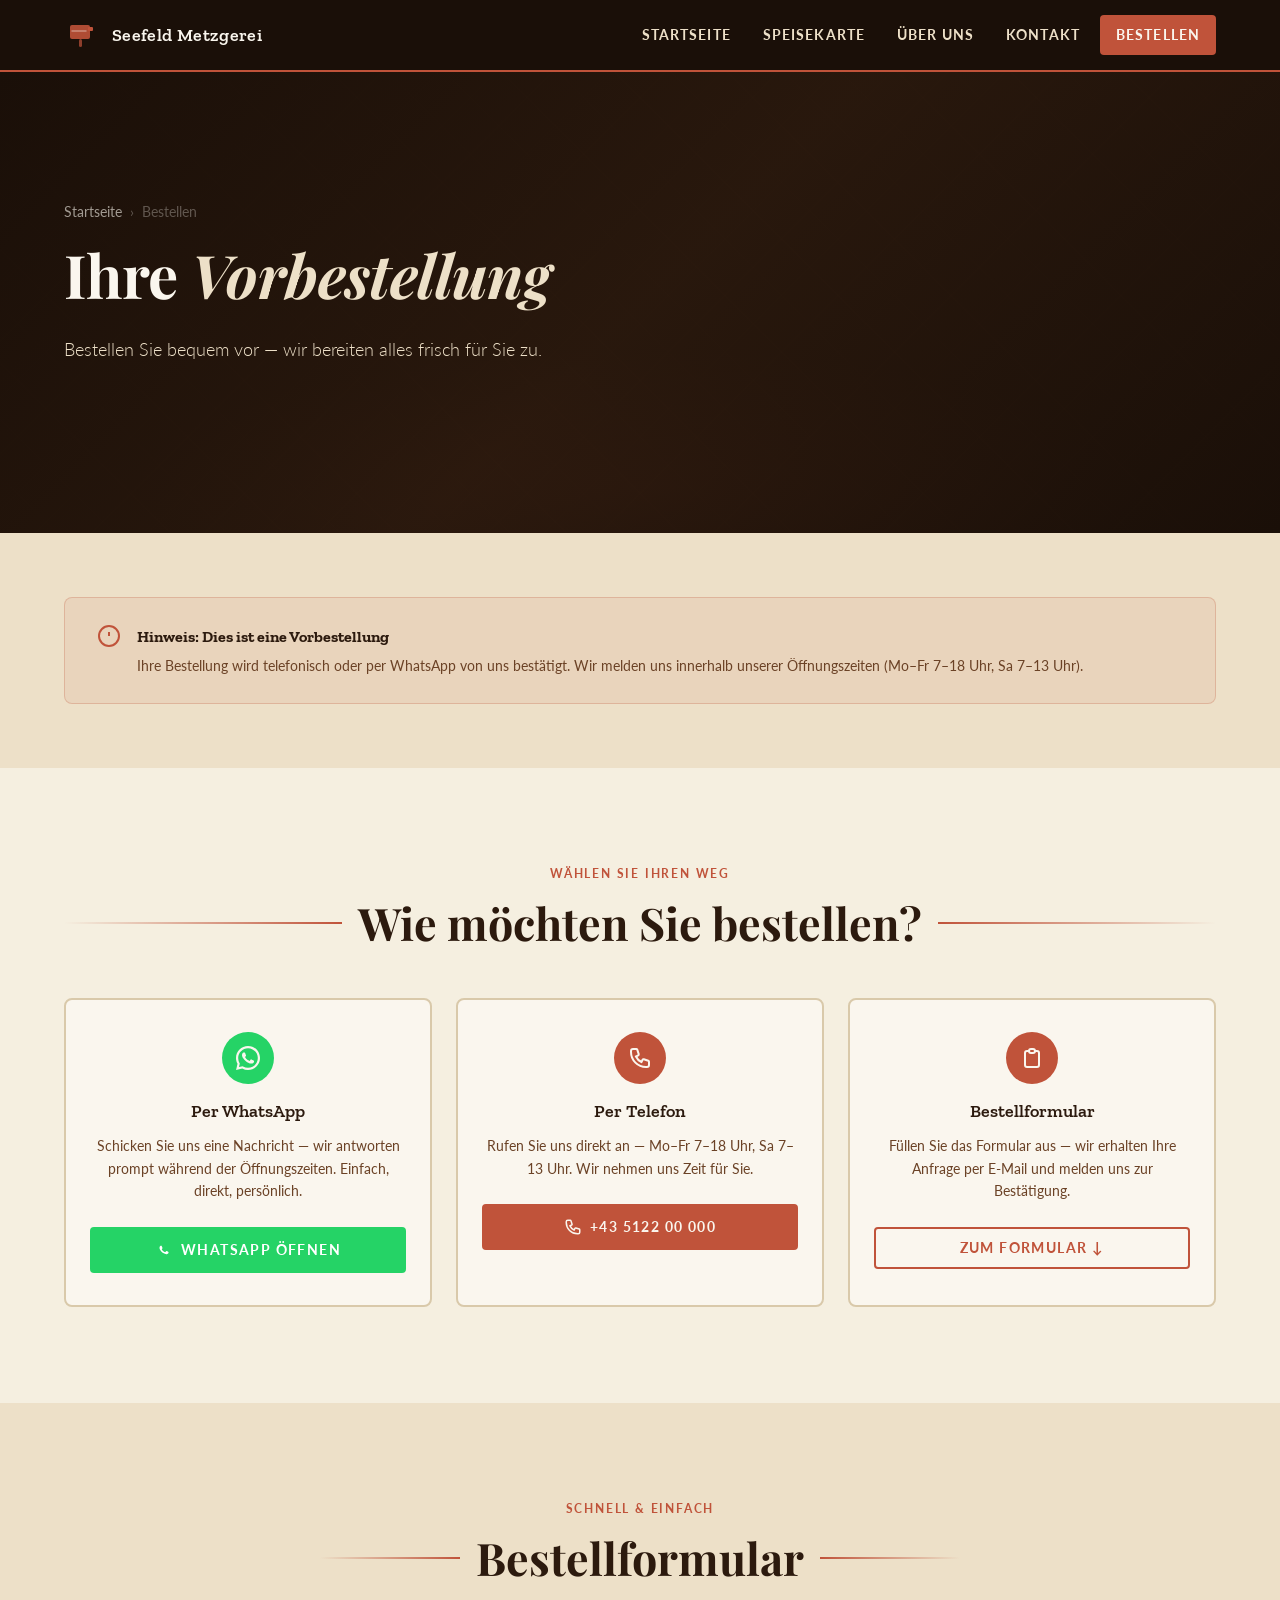
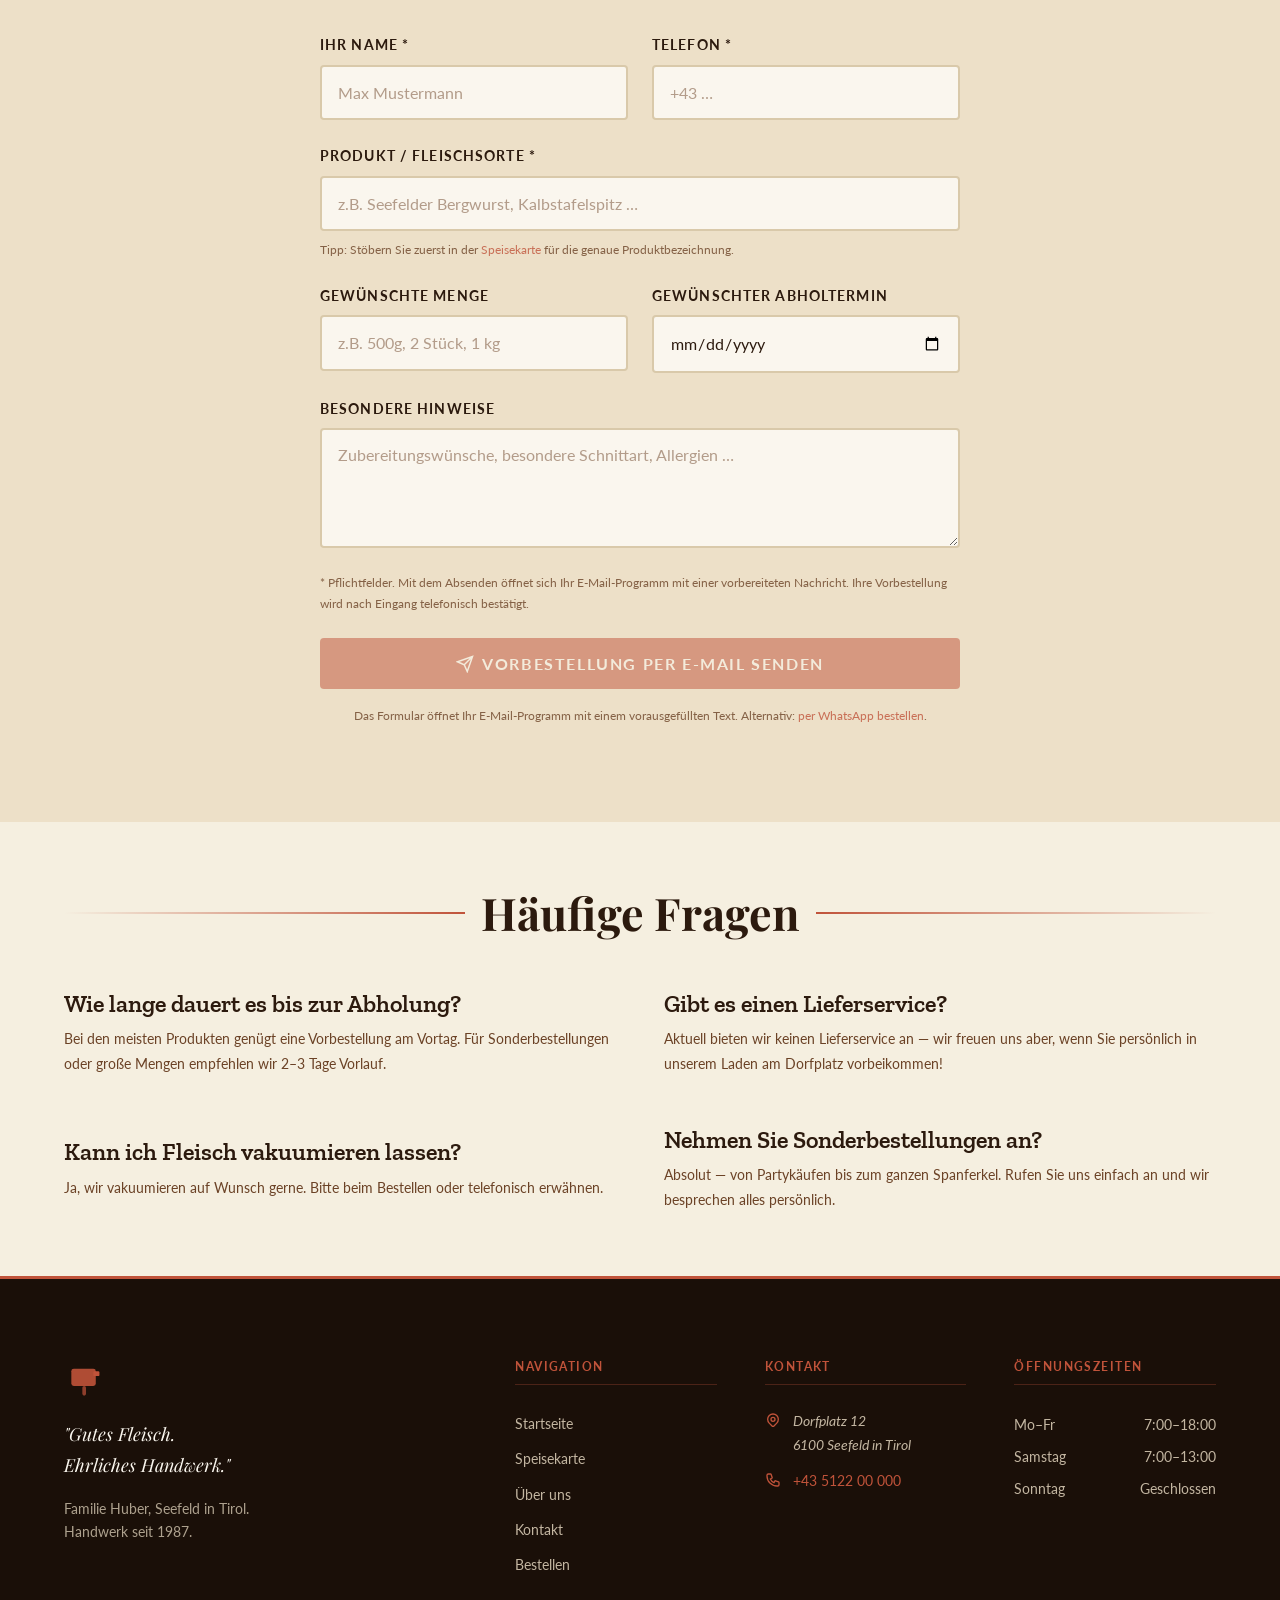
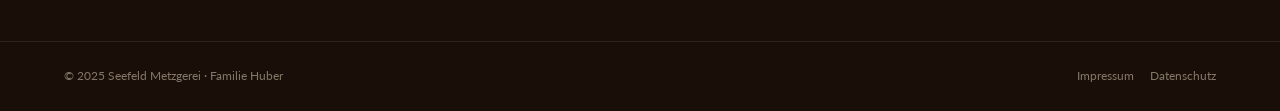
==== bestellung.html @ d0e03377 "Launch Seefeld Metzgerei website Full static website for a Swiss butcher shop (Zurich): - 7 pages: h" ====
<!DOCTYPE html>
<html lang="de">
<head>
  <meta charset="UTF-8">
  <meta name="viewport" content="width=device-width, initial-scale=1.0">
  <meta name="description" content="Vorbestellung bei der Seefeld Metzgerei – per WhatsApp, Telefon oder Bestellformular. Wir bereiten alles frisch für Sie vor.">
  <title>Vorbestellen – Seefeld Metzgerei</title>
  <link rel="stylesheet" href="assets/css/base.css">
  <link rel="stylesheet" href="assets/css/layout.css">
  <link rel="stylesheet" href="assets/css/components.css">
</head>
<body>

  <!-- NAVIGATION -->
  <nav class="site-nav" id="site-nav" role="navigation" aria-label="Hauptnavigation">
    <div class="nav__container">
      <a href="index.html" class="nav__logo" aria-label="Seefeld Metzgerei – Zurück zur Startseite">
        <svg class="nav__logo-icon" viewBox="0 0 36 36" fill="none" xmlns="http://www.w3.org/2000/svg" aria-hidden="true">
          <rect x="6" y="8" width="20" height="14" rx="2" fill="currentColor" opacity="0.9"/>
          <rect x="24" y="10" width="5" height="4" rx="1" fill="currentColor"/>
          <rect x="15" y="22" width="3" height="8" rx="1.5" fill="currentColor" opacity="0.7"/>
          <line x1="8" y1="14" x2="22" y2="14" stroke="#FAF6EE" stroke-width="1.5" stroke-linecap="round" opacity="0.4"/>
        </svg>
        <span class="nav__logo-text">Seefeld Metzgerei</span>
      </a>
      <button class="nav__hamburger" id="nav-hamburger" aria-label="Menü öffnen" aria-expanded="false" aria-controls="nav-menu">
        <span></span><span></span><span></span>
      </button>
      <ul class="nav__menu" id="nav-menu" role="list">
        <li><a href="index.html">Startseite</a></li>
        <li><a href="speisekarte.html">Speisekarte</a></li>
        <li><a href="ueber-uns.html">Über uns</a></li>
        <li><a href="kontakt.html">Kontakt</a></li>
        <li><a href="bestellung.html" class="nav__cta">Bestellen</a></li>
      </ul>
    </div>
  </nav>

  <main id="main-content">

    <!-- PAGE HERO -->
    <section class="page-hero page-hero--short" aria-label="Vorbestellung">
      <div class="page-hero__overlay"></div>
      <div class="page-hero__content">
        <nav class="breadcrumb" aria-label="Breadcrumb">
          <a href="index.html">Startseite</a>
          <span aria-hidden="true">›</span>
          <span aria-current="page">Bestellen</span>
        </nav>
        <h1>Ihre <em>Vorbestellung</em></h1>
        <p class="lead">Bestellen Sie bequem vor — wir bereiten alles frisch für Sie zu.</p>
      </div>
    </section>

    <!-- HOW IT WORKS -->
    <section class="section--sm section--parchment" aria-label="Ablauf einer Vorbestellung">
      <div class="container">
        <div style="background:rgba(192,83,58,0.08);border:1px solid rgba(192,83,58,0.25);border-radius:var(--radius-md);padding:var(--space-6) var(--space-8);display:flex;align-items:flex-start;gap:var(--space-4);">
          <svg viewBox="0 0 24 24" fill="none" stroke="var(--color-terracotta)" stroke-width="2" aria-hidden="true" style="flex-shrink:0;width:24px;height:24px;margin-top:2px;">
            <circle cx="12" cy="12" r="10"/>
            <path d="M12 8v4M12 16h.01"/>
          </svg>
          <div>
            <strong style="font-family:var(--font-slab);font-size:var(--text-base);color:var(--color-espresso);">Hinweis: Dies ist eine Vorbestellung</strong>
            <p style="margin:0;margin-top:var(--space-1);font-size:var(--text-sm);color:var(--color-mocha);">Ihre Bestellung wird telefonisch oder per WhatsApp von uns bestätigt. Wir melden uns innerhalb unserer Öffnungszeiten (Mo–Fr 7–18 Uhr, Sa 7–13 Uhr).</p>
          </div>
        </div>
      </div>
    </section>

    <!-- ORDER OPTIONS -->
    <section class="section" aria-labelledby="order-options-heading">
      <div class="container">
        <span class="overline" style="display:block;text-align:center;margin-bottom:var(--space-3);">Wählen Sie Ihren Weg</span>
        <h2 id="order-options-heading" class="section-title">Wie möchten Sie bestellen?</h2>

        <div class="order-options">

          <!-- WhatsApp -->
          <div class="order-option">
            <div class="order-option__icon" style="background-color:#25D366;">
              <svg viewBox="0 0 24 24" fill="currentColor" aria-hidden="true"><path d="M17.472 14.382c-.297-.149-1.758-.867-2.03-.967-.273-.099-.471-.148-.67.15-.197.297-.767.966-.94 1.164-.173.199-.347.223-.644.075-.297-.15-1.255-.463-2.39-1.475-.883-.788-1.48-1.761-1.653-2.059-.173-.297-.018-.458.13-.606.134-.133.298-.347.446-.52.149-.174.198-.298.298-.497.099-.198.05-.371-.025-.52-.075-.149-.669-1.612-.916-2.207-.242-.579-.487-.5-.669-.51-.173-.008-.371-.01-.57-.01-.198 0-.52.074-.792.372-.272.297-1.04 1.016-1.04 2.479 0 1.462 1.065 2.875 1.213 3.074.149.198 2.096 3.2 5.077 4.487.709.306 1.262.489 1.694.625.712.227 1.36.195 1.871.118.571-.085 1.758-.719 2.006-1.413.248-.694.248-1.289.173-1.413-.074-.124-.272-.198-.57-.347z"/><path d="M12 0C5.373 0 0 5.373 0 12c0 2.124.554 4.117 1.524 5.845L.057 23.882l6.228-1.443A11.944 11.944 0 0012 24c6.627 0 12-5.373 12-12S18.627 0 12 0zm0 21.818a9.82 9.82 0 01-5.002-1.375l-.358-.213-3.697.856.878-3.592-.235-.369A9.82 9.82 0 012.182 12C2.182 6.582 6.582 2.182 12 2.182S21.818 6.582 21.818 12 17.418 21.818 12 21.818z"/></svg>
            </div>
            <h3>Per WhatsApp</h3>
            <p>Schicken Sie uns eine Nachricht — wir antworten prompt während der Öffnungszeiten. Einfach, direkt, persönlich.</p>
            <a id="btn-whatsapp"
               href="https://wa.me/4351220000?text=Hallo%2C%20ich%20m%C3%B6chte%20gerne%20vorbestellen%3A"
               target="_blank" rel="noopener noreferrer"
               class="btn btn--whatsapp btn--full">
              <svg viewBox="0 0 24 24" fill="currentColor" aria-hidden="true"><path d="M17.472 14.382c-.297-.149-1.758-.867-2.03-.967-.273-.099-.471-.148-.67.15-.197.297-.767.966-.94 1.164-.173.199-.347.223-.644.075-.297-.15-1.255-.463-2.39-1.475-.883-.788-1.48-1.761-1.653-2.059-.173-.297-.018-.458.13-.606.134-.133.298-.347.446-.52.149-.174.198-.298.298-.497.099-.198.05-.371-.025-.52-.075-.149-.669-1.612-.916-2.207-.242-.579-.487-.5-.669-.51-.173-.008-.371-.01-.57-.01-.198 0-.52.074-.792.372-.272.297-1.04 1.016-1.04 2.479 0 1.462 1.065 2.875 1.213 3.074.149.198 2.096 3.2 5.077 4.487.709.306 1.262.489 1.694.625.712.227 1.36.195 1.871.118.571-.085 1.758-.719 2.006-1.413.248-.694.248-1.289.173-1.413-.074-.124-.272-.198-.57-.347z"/></svg>
              WhatsApp öffnen
            </a>
          </div>

          <!-- Telefon -->
          <div class="order-option">
            <div class="order-option__icon">
              <svg viewBox="0 0 24 24" fill="none" stroke="currentColor" stroke-width="2" aria-hidden="true">
                <path d="M3 5a2 2 0 012-2h3.28a1 1 0 01.948.684l1.498 4.493a1 1 0 01-.502 1.21l-2.257 1.13a11.042 11.042 0 005.516 5.516l1.13-2.257a1 1 0 011.21-.502l4.493 1.498a1 1 0 01.684.949V19a2 2 0 01-2 2h-1C9.716 21 3 14.284 3 6V5z"/>
              </svg>
            </div>
            <h3>Per Telefon</h3>
            <p>Rufen Sie uns direkt an — Mo–Fr 7–18 Uhr, Sa 7–13 Uhr. Wir nehmen uns Zeit für Sie.</p>
            <a href="tel:+4351220000" class="btn btn--primary btn--full">
              <svg viewBox="0 0 24 24" fill="none" stroke="currentColor" stroke-width="2" aria-hidden="true"><path d="M3 5a2 2 0 012-2h3.28a1 1 0 01.948.684l1.498 4.493a1 1 0 01-.502 1.21l-2.257 1.13a11.042 11.042 0 005.516 5.516l1.13-2.257a1 1 0 011.21-.502l4.493 1.498a1 1 0 01.684.949V19a2 2 0 01-2 2h-1C9.716 21 3 14.284 3 6V5z"/></svg>
              +43 5122 00 000
            </a>
          </div>

          <!-- Bestellformular -->
          <div class="order-option">
            <div class="order-option__icon">
              <svg viewBox="0 0 24 24" fill="none" stroke="currentColor" stroke-width="2" aria-hidden="true">
                <path d="M9 5H7a2 2 0 00-2 2v12a2 2 0 002 2h10a2 2 0 002-2V7a2 2 0 00-2-2h-2M9 5a2 2 0 002 2h2a2 2 0 002-2M9 5a2 2 0 012-2h2a2 2 0 012 2M12 12h.01M12 16h.01"/>
              </svg>
            </div>
            <h3>Bestellformular</h3>
            <p>Füllen Sie das Formular aus — wir erhalten Ihre Anfrage per E-Mail und melden uns zur Bestätigung.</p>
            <a href="#bestellformular" class="btn btn--outline btn--full">Zum Formular ↓</a>
          </div>

        </div>
      </div>
    </section>

    <!-- ORDER FORM -->
    <section id="bestellformular" class="section section--parchment" aria-labelledby="form-heading">
      <div class="container">
        <div style="max-width:640px;margin-inline:auto;">
          <span class="overline" style="display:block;text-align:center;margin-bottom:var(--space-3);">Schnell & einfach</span>
          <h2 id="form-heading" class="section-title">Bestellformular</h2>

          <form id="order-form" novalidate>

            <div class="form-row">
              <div class="form-group">
                <label for="order-name">Ihr Name <span aria-hidden="true">*</span></label>
                <input type="text" id="order-name" name="name" placeholder="Max Mustermann" required autocomplete="name">
              </div>
              <div class="form-group">
                <label for="order-telefon">Telefon <span aria-hidden="true">*</span></label>
                <input type="tel" id="order-telefon" name="telefon" placeholder="+43 …" required autocomplete="tel">
              </div>
            </div>

            <div class="form-group">
              <label for="order-produkt">Produkt / Fleischsorte <span aria-hidden="true">*</span></label>
              <input type="text" id="order-produkt" name="produkt" placeholder="z.B. Seefelder Bergwurst, Kalbstafelspitz …" required>
              <p class="form-note">Tipp: Stöbern Sie zuerst in der <a href="speisekarte.html">Speisekarte</a> für die genaue Produktbezeichnung.</p>
            </div>

            <div class="form-row">
              <div class="form-group">
                <label for="order-menge">Gewünschte Menge</label>
                <input type="text" id="order-menge" name="menge" placeholder="z.B. 500g, 2 Stück, 1 kg">
              </div>
              <div class="form-group">
                <label for="order-datum">Gewünschter Abholtermin</label>
                <input type="date" id="order-datum" name="datum">
              </div>
            </div>

            <div class="form-group">
              <label for="order-hinweis">Besondere Hinweise</label>
              <textarea id="order-hinweis" name="hinweis" placeholder="Zubereitungswünsche, besondere Schnittart, Allergien …" rows="3"></textarea>
            </div>

            <p class="form-note" style="margin-bottom:var(--space-6);">
              * Pflichtfelder. Mit dem Absenden öffnet sich Ihr E-Mail-Programm mit einer vorbereiteten Nachricht.
              Ihre Vorbestellung wird nach Eingang telefonisch bestätigt.
            </p>

            <button type="submit" id="order-submit" class="btn btn--primary btn--lg btn--full" disabled style="opacity:0.5;">
              <svg viewBox="0 0 24 24" fill="none" stroke="currentColor" stroke-width="2" aria-hidden="true"><path d="M22 2L11 13M22 2l-7 20-4-9-9-4 20-7z"/></svg>
              Vorbestellung per E-Mail senden
            </button>

            <p class="form-note" style="margin-top:var(--space-4);text-align:center;">
              Das Formular öffnet Ihr E-Mail-Programm mit einem vorausgefüllten Text. Alternativ:
              <a href="https://wa.me/4351220000" target="_blank" rel="noopener noreferrer">per WhatsApp bestellen</a>.
            </p>

          </form>
        </div>
      </div>
    </section>

    <!-- FAQ STRIP -->
    <section class="section--sm" aria-labelledby="faq-heading">
      <div class="container">
        <h2 id="faq-heading" class="section-title">Häufige Fragen</h2>
        <div class="split">

          <div>
            <h3 style="margin-bottom:var(--space-2);">Wie lange dauert es bis zur Abholung?</h3>
            <p style="color:var(--color-mocha);font-size:var(--text-sm);">Bei den meisten Produkten genügt eine Vorbestellung am Vortag. Für Sonderbestellungen oder große Mengen empfehlen wir 2–3 Tage Vorlauf.</p>
          </div>

          <div>
            <h3 style="margin-bottom:var(--space-2);">Gibt es einen Lieferservice?</h3>
            <p style="color:var(--color-mocha);font-size:var(--text-sm);">Aktuell bieten wir keinen Lieferservice an — wir freuen uns aber, wenn Sie persönlich in unserem Laden am Dorfplatz vorbeikommen!</p>
          </div>

          <div>
            <h3 style="margin-bottom:var(--space-2);">Kann ich Fleisch vakuumieren lassen?</h3>
            <p style="color:var(--color-mocha);font-size:var(--text-sm);">Ja, wir vakuumieren auf Wunsch gerne. Bitte beim Bestellen oder telefonisch erwähnen.</p>
          </div>

          <div>
            <h3 style="margin-bottom:var(--space-2);">Nehmen Sie Sonderbestellungen an?</h3>
            <p style="color:var(--color-mocha);font-size:var(--text-sm);">Absolut — von Partykäufen bis zum ganzen Spanferkel. Rufen Sie uns einfach an und wir besprechen alles persönlich.</p>
          </div>

        </div>
      </div>
    </section>

  </main>

  <!-- FOOTER -->
  <footer class="site-footer" role="contentinfo">
    <div class="container">
      <div class="footer__grid">
        <div class="footer__brand">
          <svg viewBox="0 0 36 36" fill="none" xmlns="http://www.w3.org/2000/svg" aria-hidden="true" style="width:44px;height:44px;margin-bottom:var(--space-4);color:var(--color-terracotta);">
            <rect x="6" y="8" width="20" height="14" rx="2" fill="currentColor" opacity="0.9"/>
            <rect x="24" y="10" width="5" height="4" rx="1" fill="currentColor"/>
            <rect x="15" y="22" width="3" height="8" rx="1.5" fill="currentColor" opacity="0.7"/>
          </svg>
          <p class="footer__tagline">"Gutes Fleisch.<br>Ehrliches Handwerk."</p>
          <p>Familie Huber, Seefeld in Tirol.<br>Handwerk seit 1987.</p>
        </div>
        <div class="footer__col">
          <h4>Navigation</h4>
          <ul>
            <li><a href="index.html">Startseite</a></li>
            <li><a href="speisekarte.html">Speisekarte</a></li>
            <li><a href="ueber-uns.html">Über uns</a></li>
            <li><a href="kontakt.html">Kontakt</a></li>
            <li><a href="bestellung.html">Bestellen</a></li>
          </ul>
        </div>
        <div class="footer__col">
          <h4>Kontakt</h4>
          <div class="footer__contact-item">
            <svg viewBox="0 0 24 24" fill="none" stroke="currentColor" stroke-width="2" aria-hidden="true"><path d="M17.657 16.657L13.414 20.9a1.998 1.998 0 01-2.827 0l-4.244-4.243a8 8 0 1111.314 0z"/><path d="M15 11a3 3 0 11-6 0 3 3 0 016 0z"/></svg>
            <address>Dorfplatz 12<br>6100 Seefeld in Tirol</address>
          </div>
          <div class="footer__contact-item">
            <svg viewBox="0 0 24 24" fill="none" stroke="currentColor" stroke-width="2" aria-hidden="true"><path d="M3 5a2 2 0 012-2h3.28a1 1 0 01.948.684l1.498 4.493a1 1 0 01-.502 1.21l-2.257 1.13a11.042 11.042 0 005.516 5.516l1.13-2.257a1 1 0 011.21-.502l4.493 1.498a1 1 0 01.684.949V19a2 2 0 01-2 2h-1C9.716 21 3 14.284 3 6V5z"/></svg>
            <a href="tel:+4351220000">+43 5122 00 000</a>
          </div>
        </div>
        <div class="footer__col">
          <h4>Öffnungszeiten</h4>
          <div class="footer__hours-row"><span>Mo–Fr</span><span>7:00–18:00</span></div>
          <div class="footer__hours-row"><span>Samstag</span><span>7:00–13:00</span></div>
          <div class="footer__hours-row"><span>Sonntag</span><span>Geschlossen</span></div>
        </div>
      </div>
    </div>
    <div class="footer__bottom">
      <div class="container" style="display:flex;flex-wrap:wrap;justify-content:space-between;align-items:center;gap:var(--space-4);">
        <span>&copy; 2025 Seefeld Metzgerei · Familie Huber</span>
        <div class="footer__legal-links">
          <a href="impressum.html">Impressum</a>
          <a href="datenschutz.html">Datenschutz</a>
        </div>
      </div>
    </div>
  </footer>

  <script src="assets/js/nav.js"></script>
  <script src="assets/js/order.js"></script>
</body>
</html>
---- assets/css/base.css ----
/* ============================================================
   BASE.CSS — Seefeld Metzgerei
   CSS custom properties, modern reset, typography, utilities
   ============================================================ */

/* ── Google Fonts ─────────────────────────────────────────── */
@import url('https://fonts.googleapis.com/css2?family=Playfair+Display:ital,wght@0,400;0,600;0,700;1,400;1,600&family=Zilla+Slab:wght@400;600&family=Lato:wght@300;400;700&display=swap');

/* ── Custom Properties ────────────────────────────────────── */
:root {
  /* Colors */
  --color-cream:      #F5EFE0;
  --color-parchment:  #EDE0C8;
  --color-espresso:   #2C1A0E;
  --color-mocha:      #6B4226;
  --color-terracotta: #C0533A;
  --color-rust-gold:  #A0722A;
  --color-charcoal:   #1A0F08;
  --color-bone:       #FAF6EE;
  --color-border:     #D9C9AA;

  /* Typography */
  --font-display: 'Playfair Display', Georgia, 'Times New Roman', serif;
  --font-slab:    'Zilla Slab', 'Rockwell', Georgia, serif;
  --font-body:    'Lato', 'Helvetica Neue', Arial, sans-serif;

  /* Font sizes — fluid scale */
  --text-xs:   0.75rem;   /* 12px */
  --text-sm:   0.875rem;  /* 14px */
  --text-base: 1rem;      /* 16px */
  --text-lg:   1.125rem;  /* 18px */
  --text-xl:   1.25rem;   /* 20px */
  --text-2xl:  1.5rem;    /* 24px */
  --text-3xl:  1.875rem;  /* 30px */
  --text-4xl:  2.25rem;   /* 36px */
  --text-5xl:  3rem;      /* 48px */
  --text-6xl:  3.75rem;   /* 60px */

  /* Spacing scale */
  --space-1:  0.25rem;
  --space-2:  0.5rem;
  --space-3:  0.75rem;
  --space-4:  1rem;
  --space-6:  1.5rem;
  --space-8:  2rem;
  --space-10: 2.5rem;
  --space-12: 3rem;
  --space-16: 4rem;
  --space-20: 5rem;
  --space-24: 6rem;
  --space-32: 8rem;

  /* Layout */
  --container-max: 1200px;
  --container-pad: var(--space-6);

  /* Effects */
  --radius-sm:  4px;
  --radius-md:  8px;
  --radius-lg:  16px;
  --shadow-sm:  0 1px 3px rgba(26, 15, 8, 0.12);
  --shadow-md:  0 4px 16px rgba(26, 15, 8, 0.16);
  --shadow-lg:  0 8px 32px rgba(26, 15, 8, 0.20);
  --transition: 220ms ease-in-out;

  /* Nav height (used for scroll offset) */
  --nav-height: 72px;
}

/* ── Modern Reset ─────────────────────────────────────────── */
*,
*::before,
*::after {
  box-sizing: border-box;
  margin: 0;
  padding: 0;
}

html {
  scroll-behavior: smooth;
  -webkit-text-size-adjust: 100%;
  font-size: 16px;
}

body {
  font-family: var(--font-body);
  font-weight: 400;
  line-height: 1.7;
  color: var(--color-espresso);
  background-color: var(--color-cream);
  -webkit-font-smoothing: antialiased;
  -moz-osx-font-smoothing: grayscale;
}

img,
picture,
video,
canvas,
svg {
  display: block;
  max-width: 100%;
}

input,
button,
textarea,
select {
  font: inherit;
}

p,
h1, h2, h3, h4, h5, h6 {
  overflow-wrap: break-word;
}

ul, ol {
  list-style: none;
}

a {
  color: var(--color-terracotta);
  text-decoration: none;
  transition: color var(--transition), opacity var(--transition);
}

a:hover {
  color: var(--color-rust-gold);
}

button {
  cursor: pointer;
  border: none;
  background: none;
}

/* ── Typography ───────────────────────────────────────────── */
h1 {
  font-family: var(--font-display);
  font-size: clamp(var(--text-4xl), 5vw, var(--text-6xl));
  font-weight: 700;
  line-height: 1.15;
  letter-spacing: -0.01em;
}

h2 {
  font-family: var(--font-display);
  font-size: clamp(var(--text-3xl), 3.5vw, var(--text-5xl));
  font-weight: 700;
  line-height: 1.2;
}

h3 {
  font-family: var(--font-slab);
  font-size: clamp(var(--text-xl), 2vw, var(--text-2xl));
  font-weight: 600;
  line-height: 1.3;
}

h4 {
  font-family: var(--font-slab);
  font-size: var(--text-lg);
  font-weight: 600;
  line-height: 1.4;
}

h5, h6 {
  font-family: var(--font-body);
  font-size: var(--text-base);
  font-weight: 700;
  text-transform: uppercase;
  letter-spacing: 0.08em;
}

p {
  font-size: var(--text-base);
  line-height: 1.75;
  color: var(--color-espresso);
}

.lead {
  font-size: var(--text-lg);
  font-weight: 300;
  line-height: 1.8;
  color: var(--color-mocha);
}

.caption {
  font-size: var(--text-sm);
  font-weight: 300;
  font-style: italic;
  color: var(--color-mocha);
}

.overline {
  font-family: var(--font-body);
  font-size: var(--text-xs);
  font-weight: 700;
  text-transform: uppercase;
  letter-spacing: 0.15em;
  color: var(--color-terracotta);
}

/* ── Decorative Section Title ─────────────────────────────── */
.section-title {
  display: flex;
  align-items: center;
  gap: var(--space-4);
  margin-bottom: var(--space-12);
}

.section-title::before,
.section-title::after {
  content: '';
  flex: 1;
  height: 2px;
  background: linear-gradient(to right, transparent, var(--color-terracotta));
}

.section-title::after {
  background: linear-gradient(to left, transparent, var(--color-terracotta));
}

.section-title--left {
  justify-content: flex-start;
}

.section-title--left::before {
  display: none;
}

.section-title--left::after {
  flex: 0 0 60px;
}

/* ── Utility Classes ──────────────────────────────────────── */
.text-center { text-align: center; }
.text-left   { text-align: left; }
.text-right  { text-align: right; }

.text-cream      { color: var(--color-cream); }
.text-bone       { color: var(--color-bone); }
.text-mocha      { color: var(--color-mocha); }
.text-terracotta { color: var(--color-terracotta); }
.text-rust-gold  { color: var(--color-rust-gold); }

.bg-cream     { background-color: var(--color-cream); }
.bg-parchment { background-color: var(--color-parchment); }
.bg-charcoal  { background-color: var(--color-charcoal); }

.sr-only {
  position: absolute;
  width: 1px;
  height: 1px;
  padding: 0;
  margin: -1px;
  overflow: hidden;
  clip: rect(0, 0, 0, 0);
  white-space: nowrap;
  border: 0;
}

/* ── Section Spacing ──────────────────────────────────────── */
.section {
  padding-block: var(--space-24);
}

.section--sm {
  padding-block: var(--space-16);
}

.section--lg {
  padding-block: var(--space-32);
}

.section--dark {
  background-color: var(--color-charcoal);
  color: var(--color-bone);
}

.section--dark p,
.section--dark .lead {
  color: var(--color-parchment);
}

.section--dark h2,
.section--dark h3,
.section--dark h4 {
  color: var(--color-bone);
}

.section--parchment {
  background-color: var(--color-parchment);
}

/* ── Horizontal Rule ──────────────────────────────────────── */
hr {
  border: none;
  border-top: 1px solid var(--color-border);
  margin-block: var(--space-8);
}

hr.accent {
  border-color: var(--color-terracotta);
  border-width: 2px;
  width: 60px;
  margin-inline: auto;
}

hr.accent--left {
  margin-inline: 0;
}
---- assets/css/layout.css ----
/* ============================================================
   LAYOUT.CSS — Seefeld Metzgerei
   Navigation, footer, containers, page heroes, grids
   ============================================================ */

/* ── Container ────────────────────────────────────────────── */
.container {
  width: 100%;
  max-width: var(--container-max);
  margin-inline: auto;
  padding-inline: var(--container-pad);
}

/* ── Site Navigation ──────────────────────────────────────── */
.site-nav {
  position: sticky;
  top: 0;
  z-index: 100;
  background-color: var(--color-charcoal);
  border-bottom: 2px solid var(--color-terracotta);
  height: var(--nav-height);
  display: flex;
  align-items: center;
}

.nav__container {
  width: 100%;
  max-width: var(--container-max);
  margin-inline: auto;
  padding-inline: var(--container-pad);
  display: flex;
  align-items: center;
  justify-content: space-between;
  gap: var(--space-6);
}

/* Logo */
.nav__logo {
  display: flex;
  align-items: center;
  gap: var(--space-3);
  text-decoration: none;
  flex-shrink: 0;
}

.nav__logo-icon {
  width: 36px;
  height: 36px;
  color: var(--color-terracotta);
  flex-shrink: 0;
}

.nav__logo-text {
  font-family: var(--font-slab);
  font-size: var(--text-lg);
  font-weight: 600;
  color: var(--color-bone);
  white-space: nowrap;
  letter-spacing: 0.02em;
}

.nav__logo:hover .nav__logo-text {
  color: var(--color-terracotta);
}

/* Menu */
.nav__menu {
  display: flex;
  align-items: center;
  gap: var(--space-2);
}

.nav__menu li a {
  font-family: var(--font-body);
  font-size: var(--text-sm);
  font-weight: 700;
  text-transform: uppercase;
  letter-spacing: 0.08em;
  color: var(--color-parchment);
  padding: var(--space-2) var(--space-3);
  border-radius: var(--radius-sm);
  transition: color var(--transition), background-color var(--transition);
  display: block;
}

.nav__menu li a:hover,
.nav__menu li a.active {
  color: var(--color-bone);
  background-color: rgba(192, 83, 58, 0.2);
}

/* Bestellen CTA in nav */
.nav__menu li a.nav__cta {
  background-color: var(--color-terracotta);
  color: var(--color-bone);
  padding: var(--space-2) var(--space-4);
  border-radius: var(--radius-sm);
}

.nav__menu li a.nav__cta:hover {
  background-color: var(--color-rust-gold);
  color: var(--color-bone);
}

/* Hamburger */
.nav__hamburger {
  display: none;
  flex-direction: column;
  gap: 5px;
  padding: var(--space-2);
  background: none;
  border: 1px solid rgba(250, 246, 238, 0.2);
  border-radius: var(--radius-sm);
  cursor: pointer;
  transition: border-color var(--transition);
}

.nav__hamburger:hover {
  border-color: var(--color-terracotta);
}

.nav__hamburger span {
  display: block;
  width: 22px;
  height: 2px;
  background-color: var(--color-bone);
  border-radius: 2px;
  transition: transform var(--transition), opacity var(--transition);
}

/* Hamburger open state */
.nav__hamburger[aria-expanded="true"] span:nth-child(1) {
  transform: translateY(7px) rotate(45deg);
}
.nav__hamburger[aria-expanded="true"] span:nth-child(2) {
  opacity: 0;
}
.nav__hamburger[aria-expanded="true"] span:nth-child(3) {
  transform: translateY(-7px) rotate(-45deg);
}

/* Mobile nav */
@media (max-width: 768px) {
  .nav__hamburger {
    display: flex;
  }

  .nav__menu {
    display: none;
    position: absolute;
    top: var(--nav-height);
    left: 0;
    right: 0;
    flex-direction: column;
    align-items: stretch;
    background-color: var(--color-charcoal);
    border-bottom: 2px solid var(--color-terracotta);
    padding: var(--space-4);
    gap: var(--space-1);
    box-shadow: var(--shadow-lg);
  }

  .nav__menu.nav__menu--open {
    display: flex;
  }

  .nav__menu li a {
    padding: var(--space-3) var(--space-4);
    font-size: var(--text-base);
  }

  .nav__menu li a.nav__cta {
    text-align: center;
    margin-top: var(--space-2);
    padding: var(--space-3) var(--space-4);
  }
}

/* ── Page Hero ────────────────────────────────────────────── */
.page-hero {
  position: relative;
  min-height: 100vh;
  display: flex;
  align-items: center;
  overflow: hidden;
  background-color: var(--color-charcoal);
}

.page-hero--short {
  min-height: 45vh;
  padding-block: var(--space-16);
}

.page-hero__overlay {
  position: absolute;
  inset: 0;
  background: linear-gradient(
    135deg,
    rgba(26, 15, 8, 0.92) 0%,
    rgba(44, 26, 14, 0.80) 50%,
    rgba(26, 15, 8, 0.88) 100%
  );
  z-index: 1;
}

/* Decorative texture pattern */
.page-hero::before {
  content: '';
  position: absolute;
  inset: 0;
  background-image:
    repeating-linear-gradient(
      45deg,
      rgba(192, 83, 58, 0.03) 0px,
      rgba(192, 83, 58, 0.03) 1px,
      transparent 1px,
      transparent 40px
    ),
    repeating-linear-gradient(
      -45deg,
      rgba(160, 114, 42, 0.03) 0px,
      rgba(160, 114, 42, 0.03) 1px,
      transparent 1px,
      transparent 40px
    );
  z-index: 0;
}

/* Warm atmospheric glow behind overlay */
.page-hero::after {
  content: '';
  position: absolute;
  bottom: -20%;
  left: 50%;
  transform: translateX(-50%);
  width: 80%;
  height: 60%;
  background: radial-gradient(ellipse, rgba(192, 83, 58, 0.15) 0%, transparent 70%);
  z-index: 0;
}

.page-hero__content {
  position: relative;
  z-index: 2;
  width: 100%;
  max-width: var(--container-max);
  margin-inline: auto;
  padding-inline: var(--container-pad);
  padding-block: var(--space-16);
}

.page-hero__overline {
  font-family: var(--font-body);
  font-size: var(--text-xs);
  font-weight: 700;
  text-transform: uppercase;
  letter-spacing: 0.2em;
  color: var(--color-terracotta);
  margin-bottom: var(--space-4);
  display: block;
}

.page-hero h1 {
  color: var(--color-bone);
  margin-bottom: var(--space-6);
}

.page-hero h1 em {
  font-style: italic;
  color: var(--color-parchment);
}

.page-hero .lead {
  color: var(--color-parchment);
  max-width: 600px;
  font-weight: 300;
  margin-bottom: var(--space-10);
}

.page-hero__cta-group {
  display: flex;
  flex-wrap: wrap;
  gap: var(--space-4);
  align-items: center;
}

/* Scroll indicator */
.scroll-indicator {
  position: absolute;
  bottom: var(--space-8);
  left: 50%;
  transform: translateX(-50%);
  z-index: 2;
  display: flex;
  flex-direction: column;
  align-items: center;
  gap: var(--space-2);
  color: rgba(250, 246, 238, 0.5);
  font-size: var(--text-xs);
  text-transform: uppercase;
  letter-spacing: 0.1em;
  animation: bounce 2s infinite;
}

.scroll-indicator svg {
  width: 20px;
  height: 20px;
}

@keyframes bounce {
  0%, 100% { transform: translateX(-50%) translateY(0); }
  50%       { transform: translateX(-50%) translateY(6px); }
}

/* ── Breadcrumb ───────────────────────────────────────────── */
.breadcrumb {
  display: flex;
  align-items: center;
  gap: var(--space-2);
  font-size: var(--text-sm);
  color: rgba(250, 246, 238, 0.6);
  margin-bottom: var(--space-4);
}

.breadcrumb a {
  color: rgba(250, 246, 238, 0.6);
}

.breadcrumb a:hover {
  color: var(--color-terracotta);
}

.breadcrumb span {
  color: rgba(250, 246, 238, 0.3);
}

/* ── Two-Column Split Layout ──────────────────────────────── */
.split {
  display: grid;
  grid-template-columns: 1fr;
  gap: var(--space-12);
  align-items: center;
}

@media (min-width: 768px) {
  .split {
    grid-template-columns: 1fr 1fr;
  }

  .split--60-40 {
    grid-template-columns: 3fr 2fr;
  }

  .split--40-60 {
    grid-template-columns: 2fr 3fr;
  }
}

/* ── Image Placeholder (for when real photos aren't available) */
.img-placeholder {
  width: 100%;
  border-radius: var(--radius-md);
  background: linear-gradient(135deg, var(--color-mocha) 0%, var(--color-charcoal) 100%);
  display: flex;
  align-items: center;
  justify-content: center;
  overflow: hidden;
  position: relative;
}

.img-placeholder::before {
  content: '';
  position: absolute;
  inset: 0;
  background-image: repeating-linear-gradient(
    45deg,
    rgba(255,255,255,0.03) 0px,
    rgba(255,255,255,0.03) 1px,
    transparent 1px,
    transparent 20px
  );
}

.img-placeholder--hero {
  min-height: 400px;
}

.img-placeholder--card {
  aspect-ratio: 4/3;
}

.img-placeholder--portrait {
  aspect-ratio: 3/4;
}

.img-placeholder--square {
  aspect-ratio: 1;
}

.img-placeholder svg {
  width: 48px;
  height: 48px;
  color: rgba(250, 246, 238, 0.2);
  position: relative;
  z-index: 1;
}

/* ── Footer ───────────────────────────────────────────────── */
.site-footer {
  background-color: var(--color-charcoal);
  color: var(--color-parchment);
  padding-top: var(--space-20);
  padding-bottom: 0;
  border-top: 3px solid var(--color-terracotta);
}

.footer__grid {
  display: grid;
  grid-template-columns: 1fr;
  gap: var(--space-12);
  padding-bottom: var(--space-16);
}

@media (min-width: 640px) {
  .footer__grid {
    grid-template-columns: repeat(2, 1fr);
  }
}

@media (min-width: 1024px) {
  .footer__grid {
    grid-template-columns: 2fr 1fr 1fr 1fr;
  }
}

.footer__brand .nav__logo-icon {
  color: var(--color-terracotta);
  margin-bottom: var(--space-4);
  width: 44px;
  height: 44px;
}

.footer__brand .footer__tagline {
  font-family: var(--font-display);
  font-style: italic;
  font-size: var(--text-lg);
  color: var(--color-bone);
  margin-bottom: var(--space-4);
}

.footer__brand p {
  font-size: var(--text-sm);
  color: rgba(237, 224, 200, 0.7);
  line-height: 1.7;
}

.footer__col h4 {
  font-family: var(--font-body);
  font-size: var(--text-xs);
  font-weight: 700;
  text-transform: uppercase;
  letter-spacing: 0.12em;
  color: var(--color-terracotta);
  margin-bottom: var(--space-6);
  padding-bottom: var(--space-2);
  border-bottom: 1px solid rgba(192, 83, 58, 0.3);
}

.footer__col ul {
  display: flex;
  flex-direction: column;
  gap: var(--space-2);
}

.footer__col ul li a {
  font-size: var(--text-sm);
  color: rgba(237, 224, 200, 0.8);
  transition: color var(--transition);
}

.footer__col ul li a:hover {
  color: var(--color-terracotta);
}

.footer__contact-item {
  display: flex;
  align-items: flex-start;
  gap: var(--space-3);
  font-size: var(--text-sm);
  color: rgba(237, 224, 200, 0.8);
  margin-bottom: var(--space-3);
}

.footer__contact-item svg {
  flex-shrink: 0;
  width: 16px;
  height: 16px;
  margin-top: 3px;
  color: var(--color-terracotta);
}

.footer__hours-row {
  display: flex;
  justify-content: space-between;
  gap: var(--space-4);
  font-size: var(--text-sm);
  color: rgba(237, 224, 200, 0.8);
  padding-block: var(--space-1);
}

.footer__hours-row span:last-child {
  text-align: right;
  white-space: nowrap;
}

.footer__bottom {
  border-top: 1px solid rgba(237, 224, 200, 0.1);
  padding-block: var(--space-6);
  display: flex;
  flex-wrap: wrap;
  justify-content: space-between;
  align-items: center;
  gap: var(--space-4);
  font-size: var(--text-xs);
  color: rgba(237, 224, 200, 0.5);
}

.footer__bottom a {
  color: rgba(237, 224, 200, 0.5);
}

.footer__bottom a:hover {
  color: var(--color-terracotta);
}

.footer__legal-links {
  display: flex;
  gap: var(--space-4);
}
---- assets/css/components.css ----
/* ============================================================
   COMPONENTS.CSS — Seefeld Metzgerei
   Buttons, cards, badges, forms, tabs, timeline, icons
   ============================================================ */

/* ── Buttons ──────────────────────────────────────────────── */
.btn {
  display: inline-flex;
  align-items: center;
  justify-content: center;
  gap: var(--space-2);
  font-family: var(--font-body);
  font-size: var(--text-sm);
  font-weight: 700;
  text-transform: uppercase;
  letter-spacing: 0.1em;
  padding: 0.75rem 1.75rem;
  border-radius: var(--radius-sm);
  border: 2px solid transparent;
  cursor: pointer;
  transition: background-color var(--transition), color var(--transition),
              border-color var(--transition), box-shadow var(--transition),
              transform var(--transition);
  text-decoration: none;
  white-space: nowrap;
  line-height: 1;
}

.btn:hover {
  transform: translateY(-1px);
  box-shadow: var(--shadow-md);
}

.btn:active {
  transform: translateY(0);
  box-shadow: var(--shadow-sm);
}

/* Primary — Terracotta */
.btn--primary {
  background-color: var(--color-terracotta);
  color: var(--color-bone);
  border-color: var(--color-terracotta);
}

.btn--primary:hover {
  background-color: #a84430;
  border-color: #a84430;
  color: var(--color-bone);
}

/* Ghost — transparent with terracotta border */
.btn--ghost {
  background-color: transparent;
  color: var(--color-bone);
  border-color: rgba(250, 246, 238, 0.5);
}

.btn--ghost:hover {
  background-color: rgba(250, 246, 238, 0.1);
  border-color: var(--color-bone);
  color: var(--color-bone);
}

/* Outline — terracotta border on light bg */
.btn--outline {
  background-color: transparent;
  color: var(--color-terracotta);
  border-color: var(--color-terracotta);
}

.btn--outline:hover {
  background-color: var(--color-terracotta);
  color: var(--color-bone);
}

/* WhatsApp */
.btn--whatsapp {
  background-color: #25D366;
  color: #fff;
  border-color: #25D366;
}

.btn--whatsapp:hover {
  background-color: #1ebe58;
  border-color: #1ebe58;
  color: #fff;
}

/* Sizes */
.btn--lg {
  font-size: var(--text-base);
  padding: 0.9rem 2.25rem;
}

.btn--sm {
  font-size: var(--text-xs);
  padding: 0.5rem 1.2rem;
}

/* Full width */
.btn--full {
  width: 100%;
}

.btn svg {
  width: 18px;
  height: 18px;
  flex-shrink: 0;
}

/* ── Badges ───────────────────────────────────────────────── */
.badge {
  display: inline-block;
  font-family: var(--font-body);
  font-size: 0.65rem;
  font-weight: 700;
  text-transform: uppercase;
  letter-spacing: 0.1em;
  padding: 0.2em 0.65em;
  border-radius: 2px;
  white-space: nowrap;
  vertical-align: middle;
}

.badge--terracotta {
  background-color: var(--color-terracotta);
  color: var(--color-bone);
}

.badge--gold {
  background-color: var(--color-rust-gold);
  color: var(--color-bone);
}

.badge--dark {
  background-color: var(--color-espresso);
  color: var(--color-bone);
}

.badge--outline {
  background-color: transparent;
  color: var(--color-terracotta);
  border: 1px solid var(--color-terracotta);
}

/* ── Product Card ─────────────────────────────────────────── */
.product-grid {
  display: grid;
  grid-template-columns: 1fr;
  gap: var(--space-8);
}

@media (min-width: 560px) {
  .product-grid {
    grid-template-columns: repeat(2, 1fr);
  }
}

@media (min-width: 900px) {
  .product-grid {
    grid-template-columns: repeat(3, 1fr);
  }
}

@media (min-width: 1100px) {
  .product-grid--4col {
    grid-template-columns: repeat(4, 1fr);
  }
}

.product-card {
  background-color: var(--color-bone);
  border-radius: var(--radius-md);
  overflow: hidden;
  box-shadow: var(--shadow-sm);
  transition: box-shadow var(--transition), transform var(--transition);
  display: flex;
  flex-direction: column;
  border: 1px solid var(--color-border);
}

.product-card:hover {
  box-shadow: var(--shadow-lg);
  transform: translateY(-3px);
}

.product-card__image {
  aspect-ratio: 4/3;
  background: linear-gradient(135deg, #3D2410 0%, #5C3320 40%, #2C1A0E 100%);
  position: relative;
  overflow: hidden;
  flex-shrink: 0;
}

.product-card__image img {
  width: 100%;
  height: 100%;
  object-fit: cover;
}

.product-card__image::before {
  content: '';
  position: absolute;
  inset: 0;
  background-image: repeating-linear-gradient(
    45deg,
    rgba(255,255,255,0.02) 0px,
    rgba(255,255,255,0.02) 1px,
    transparent 1px,
    transparent 15px
  );
}

.product-card__badge {
  position: absolute;
  top: var(--space-3);
  left: var(--space-3);
  z-index: 1;
}

.product-card__icon {
  position: absolute;
  top: 50%;
  left: 50%;
  transform: translate(-50%, -50%);
  color: rgba(255,255,255,0.15);
  width: 64px;
  height: 64px;
}

.product-card__body {
  padding: var(--space-6);
  flex: 1;
  display: flex;
  flex-direction: column;
}

.product-card__name {
  font-family: var(--font-slab);
  font-size: var(--text-xl);
  font-weight: 600;
  color: var(--color-espresso);
  margin-bottom: var(--space-2);
  line-height: 1.3;
}

.product-card__desc {
  font-size: var(--text-sm);
  font-weight: 300;
  font-style: italic;
  color: var(--color-mocha);
  line-height: 1.6;
  flex: 1;
  margin-bottom: var(--space-4);
}

.product-card__footer {
  display: flex;
  align-items: center;
  justify-content: space-between;
  gap: var(--space-4);
  padding-top: var(--space-4);
  border-top: 1px solid var(--color-border);
  margin-top: auto;
}

.product-card__price {
  font-family: var(--font-slab);
  font-size: var(--text-xl);
  font-weight: 600;
  color: var(--color-rust-gold);
}

.product-card__price span {
  font-family: var(--font-body);
  font-size: var(--text-xs);
  font-weight: 400;
  color: var(--color-mocha);
  margin-left: 2px;
}

/* ── Info Card (icon + title + text) ──────────────────────── */
.info-grid {
  display: grid;
  grid-template-columns: 1fr;
  gap: var(--space-8);
}

@media (min-width: 560px) {
  .info-grid {
    grid-template-columns: repeat(2, 1fr);
  }
}

@media (min-width: 900px) {
  .info-grid--3col {
    grid-template-columns: repeat(3, 1fr);
  }
  .info-grid--4col {
    grid-template-columns: repeat(4, 1fr);
  }
}

.info-card {
  text-align: center;
  padding: var(--space-8) var(--space-6);
}

.info-card__icon {
  width: 56px;
  height: 56px;
  margin-inline: auto;
  margin-bottom: var(--space-4);
  color: var(--color-terracotta);
}

.info-card h3 {
  font-size: var(--text-xl);
  color: var(--color-espresso);
  margin-bottom: var(--space-3);
}

.info-card p {
  font-size: var(--text-sm);
  color: var(--color-mocha);
  line-height: 1.7;
}

/* Dark section variant */
.section--dark .info-card h3 { color: var(--color-bone); }
.section--dark .info-card p  { color: var(--color-parchment); }
.section--dark .info-card__icon { color: var(--color-terracotta); }

/* ── Team Card ────────────────────────────────────────────── */
.team-grid {
  display: grid;
  grid-template-columns: 1fr;
  gap: var(--space-8);
}

@media (min-width: 560px) {
  .team-grid {
    grid-template-columns: repeat(2, 1fr);
  }
}

@media (min-width: 900px) {
  .team-grid {
    grid-template-columns: repeat(3, 1fr);
  }
}

.team-card {
  text-align: center;
}

.team-card__photo {
  width: 140px;
  height: 140px;
  border-radius: 50%;
  margin-inline: auto;
  margin-bottom: var(--space-6);
  background: linear-gradient(135deg, var(--color-mocha), var(--color-charcoal));
  display: flex;
  align-items: center;
  justify-content: center;
  border: 3px solid var(--color-border);
  overflow: hidden;
}

.team-card__photo img {
  width: 100%;
  height: 100%;
  object-fit: cover;
}

.team-card__photo svg {
  width: 56px;
  height: 56px;
  color: rgba(250, 246, 238, 0.3);
}

.team-card__name {
  font-family: var(--font-slab);
  font-size: var(--text-xl);
  font-weight: 600;
  color: var(--color-espresso);
  margin-bottom: var(--space-1);
}

.team-card__role {
  font-size: var(--text-sm);
  font-weight: 700;
  text-transform: uppercase;
  letter-spacing: 0.1em;
  color: var(--color-terracotta);
  margin-bottom: var(--space-4);
}

.team-card__bio {
  font-size: var(--text-sm);
  color: var(--color-mocha);
  line-height: 1.7;
}

/* ── Category Tabs (Speisekarte) ──────────────────────────── */
.category-tabs {
  position: sticky;
  top: var(--nav-height);
  z-index: 50;
  background-color: var(--color-parchment);
  border-bottom: 2px solid var(--color-border);
  overflow-x: auto;
  -webkit-overflow-scrolling: touch;
  scrollbar-width: none;
}

.category-tabs::-webkit-scrollbar {
  display: none;
}

.category-tabs__list {
  display: flex;
  gap: 0;
  min-width: max-content;
  padding-inline: var(--container-pad);
}

.category-tabs__item {
  flex-shrink: 0;
}

.category-tabs__link {
  display: block;
  padding: var(--space-4) var(--space-6);
  font-family: var(--font-body);
  font-size: var(--text-sm);
  font-weight: 700;
  text-transform: uppercase;
  letter-spacing: 0.06em;
  color: var(--color-mocha);
  text-decoration: none;
  border-bottom: 3px solid transparent;
  transition: color var(--transition), border-color var(--transition);
  white-space: nowrap;
}

.category-tabs__link:hover {
  color: var(--color-terracotta);
}

.category-tabs__link.active {
  color: var(--color-terracotta);
  border-bottom-color: var(--color-terracotta);
}

/* ── Category Section ─────────────────────────────────────── */
.category-section {
  padding-block: var(--space-20);
}

.category-section:nth-of-type(even) {
  background-color: var(--color-parchment);
}

.category-section__header {
  margin-bottom: var(--space-12);
}

.category-section__header .overline {
  display: block;
  margin-bottom: var(--space-2);
}

.category-section__header h2 {
  font-size: clamp(var(--text-2xl), 3vw, var(--text-4xl));
}

/* ── Seasonal Banner ──────────────────────────────────────── */
.seasonal-banner {
  background-color: var(--color-terracotta);
  color: var(--color-bone);
  padding: var(--space-6) var(--container-pad);
  text-align: center;
}

.seasonal-banner p {
  color: var(--color-bone);
  font-family: var(--font-slab);
  font-size: var(--text-lg);
  font-weight: 600;
  margin: 0;
}

.seasonal-banner strong {
  font-family: var(--font-display);
  font-size: var(--text-xl);
}

/* ── Timeline ─────────────────────────────────────────────── */
.timeline {
  position: relative;
  padding-block: var(--space-8);
}

.timeline::before {
  content: '';
  position: absolute;
  left: 50%;
  top: 0;
  bottom: 0;
  width: 2px;
  background: linear-gradient(to bottom, transparent, var(--color-terracotta) 10%, var(--color-terracotta) 90%, transparent);
  transform: translateX(-50%);
}

@media (max-width: 768px) {
  .timeline::before {
    left: 24px;
  }
}

.timeline__item {
  display: grid;
  grid-template-columns: 1fr;
  gap: var(--space-6);
  margin-bottom: var(--space-16);
  position: relative;
}

@media (min-width: 768px) {
  .timeline__item {
    grid-template-columns: 1fr 1fr;
    gap: var(--space-12);
  }

  .timeline__item:nth-child(even) .timeline__content {
    grid-column: 1;
    grid-row: 1;
    text-align: right;
  }

  .timeline__item:nth-child(even) .timeline__year {
    grid-column: 2;
    grid-row: 1;
    text-align: left;
    padding-left: var(--space-12);
  }

  .timeline__item:nth-child(odd) .timeline__content {
    padding-left: var(--space-12);
  }
}

.timeline__year {
  font-family: var(--font-display);
  font-size: clamp(var(--text-4xl), 4vw, 5rem);
  font-weight: 700;
  color: var(--color-terracotta);
  line-height: 1;
  opacity: 0.8;
}

/* Dot on the line */
.timeline__item::after {
  content: '';
  position: absolute;
  left: 50%;
  top: 12px;
  width: 14px;
  height: 14px;
  background-color: var(--color-terracotta);
  border-radius: 50%;
  transform: translateX(-50%);
  border: 3px solid var(--color-cream);
  box-shadow: 0 0 0 2px var(--color-terracotta);
}

@media (max-width: 768px) {
  .timeline__item::after {
    left: 24px;
  }
}

.timeline__content h3 {
  font-size: var(--text-xl);
  margin-bottom: var(--space-3);
  color: var(--color-espresso);
}

.timeline__content p {
  font-size: var(--text-sm);
  color: var(--color-mocha);
  line-height: 1.7;
}

/* ── Award Strip ──────────────────────────────────────────── */
.award-strip {
  display: flex;
  flex-wrap: wrap;
  align-items: center;
  justify-content: center;
  gap: var(--space-8);
  padding-block: var(--space-6);
}

.award-badge {
  display: flex;
  flex-direction: column;
  align-items: center;
  gap: var(--space-2);
  text-align: center;
}

.award-badge__seal {
  width: 80px;
  height: 80px;
  border-radius: 50%;
  background: linear-gradient(135deg, var(--color-rust-gold), var(--color-terracotta));
  display: flex;
  align-items: center;
  justify-content: center;
  box-shadow: 0 2px 8px rgba(192, 83, 58, 0.4);
}

.award-badge__seal svg {
  width: 36px;
  height: 36px;
  color: var(--color-bone);
}

.award-badge__label {
  font-size: var(--text-xs);
  font-weight: 700;
  text-transform: uppercase;
  letter-spacing: 0.06em;
  color: var(--color-mocha);
  max-width: 90px;
  text-align: center;
  line-height: 1.3;
}

/* ── Contact Form ─────────────────────────────────────────── */
.form-group {
  margin-bottom: var(--space-6);
}

.form-group label {
  display: block;
  font-size: var(--text-sm);
  font-weight: 700;
  text-transform: uppercase;
  letter-spacing: 0.08em;
  color: var(--color-espresso);
  margin-bottom: var(--space-2);
}

.form-group input,
.form-group textarea,
.form-group select {
  display: block;
  width: 100%;
  padding: var(--space-3) var(--space-4);
  font-family: var(--font-body);
  font-size: var(--text-base);
  color: var(--color-espresso);
  background-color: var(--color-bone);
  border: 2px solid var(--color-border);
  border-radius: var(--radius-sm);
  transition: border-color var(--transition), box-shadow var(--transition);
  outline: none;
  -webkit-appearance: none;
}

.form-group input:focus,
.form-group textarea:focus,
.form-group select:focus {
  border-color: var(--color-terracotta);
  box-shadow: 0 0 0 3px rgba(192, 83, 58, 0.15);
}

.form-group textarea {
  resize: vertical;
  min-height: 120px;
  line-height: 1.6;
}

.form-group input::placeholder,
.form-group textarea::placeholder {
  color: rgba(107, 66, 38, 0.5);
}

.form-row {
  display: grid;
  grid-template-columns: 1fr;
  gap: var(--space-6);
}

@media (min-width: 560px) {
  .form-row {
    grid-template-columns: 1fr 1fr;
  }
}

.form-note {
  font-size: var(--text-xs);
  color: var(--color-mocha);
  margin-top: var(--space-2);
  opacity: 0.8;
}

/* Checkboxes (for order form) */
.form-check {
  display: flex;
  align-items: flex-start;
  gap: var(--space-3);
  margin-bottom: var(--space-3);
  cursor: pointer;
}

.form-check input[type="checkbox"] {
  width: 18px;
  height: 18px;
  flex-shrink: 0;
  margin-top: 3px;
  accent-color: var(--color-terracotta);
  cursor: pointer;
}

.form-check label {
  text-transform: none;
  letter-spacing: 0;
  font-weight: 400;
  font-size: var(--text-sm);
  color: var(--color-espresso);
  cursor: pointer;
}

.form-check label strong {
  display: block;
  font-weight: 700;
  color: var(--color-espresso);
  margin-bottom: 2px;
}

/* ── Order Option Card ────────────────────────────────────── */
.order-options {
  display: grid;
  grid-template-columns: 1fr;
  gap: var(--space-6);
}

@media (min-width: 640px) {
  .order-options {
    grid-template-columns: repeat(3, 1fr);
  }
}

.order-option {
  background-color: var(--color-bone);
  border: 2px solid var(--color-border);
  border-radius: var(--radius-md);
  padding: var(--space-8) var(--space-6);
  text-align: center;
  transition: border-color var(--transition), box-shadow var(--transition), transform var(--transition);
}

.order-option:hover {
  border-color: var(--color-terracotta);
  box-shadow: var(--shadow-md);
  transform: translateY(-2px);
}

.order-option__icon {
  width: 52px;
  height: 52px;
  margin-inline: auto;
  margin-bottom: var(--space-4);
  background-color: var(--color-terracotta);
  border-radius: 50%;
  display: flex;
  align-items: center;
  justify-content: center;
}

.order-option__icon svg {
  width: 24px;
  height: 24px;
  color: var(--color-bone);
}

.order-option h3 {
  font-size: var(--text-lg);
  color: var(--color-espresso);
  margin-bottom: var(--space-3);
}

.order-option p {
  font-size: var(--text-sm);
  color: var(--color-mocha);
  margin-bottom: var(--space-6);
  line-height: 1.6;
}

/* ── Contact Info Grid ────────────────────────────────────── */
.contact-grid {
  display: grid;
  grid-template-columns: 1fr;
  gap: var(--space-8);
  margin-bottom: var(--space-16);
}

@media (min-width: 640px) {
  .contact-grid {
    grid-template-columns: repeat(3, 1fr);
  }
}

.contact-block {
  padding: var(--space-8) var(--space-6);
  background-color: var(--color-bone);
  border-radius: var(--radius-md);
  border: 1px solid var(--color-border);
}

.contact-block__icon {
  width: 44px;
  height: 44px;
  background-color: rgba(192, 83, 58, 0.1);
  border-radius: var(--radius-sm);
  display: flex;
  align-items: center;
  justify-content: center;
  margin-bottom: var(--space-4);
}

.contact-block__icon svg {
  width: 22px;
  height: 22px;
  color: var(--color-terracotta);
}

.contact-block h3 {
  font-size: var(--text-lg);
  margin-bottom: var(--space-4);
  color: var(--color-espresso);
}

.contact-block p,
.contact-block address {
  font-size: var(--text-sm);
  color: var(--color-mocha);
  font-style: normal;
  line-height: 1.8;
}

.hours-table {
  width: 100%;
  border-collapse: collapse;
}

.hours-table tr {
  border-bottom: 1px solid var(--color-border);
}

.hours-table tr:last-child {
  border-bottom: none;
}

.hours-table td {
  padding: var(--space-2) 0;
  font-size: var(--text-sm);
  color: var(--color-mocha);
}

.hours-table td:last-child {
  text-align: right;
  font-weight: 700;
  color: var(--color-espresso);
}

/* ── Map Container ────────────────────────────────────────── */
.map-container {
  border-radius: var(--radius-md);
  overflow: hidden;
  box-shadow: var(--shadow-md);
  border: 2px solid var(--color-border);
}

.map-container iframe {
  display: block;
  width: 100%;
  height: 420px;
  border: none;
}

/* ── Intro Strip (3 icons on home) ────────────────────────── */
.intro-strip {
  padding-block: var(--space-16);
  background-color: var(--color-parchment);
  border-bottom: 1px solid var(--color-border);
}

/* ── Öffnungszeiten Strip ─────────────────────────────────── */
.hours-strip {
  display: grid;
  grid-template-columns: 1fr;
  gap: var(--space-10);
  align-items: center;
}

@media (min-width: 768px) {
  .hours-strip {
    grid-template-columns: 1fr 1fr;
  }
}

.hours-strip__table {
  width: 100%;
}

.hours-strip__row {
  display: flex;
  justify-content: space-between;
  align-items: center;
  padding-block: var(--space-2);
  border-bottom: 1px solid rgba(237, 224, 200, 0.15);
  font-size: var(--text-sm);
  color: var(--color-parchment);
}

.hours-strip__row:last-child {
  border-bottom: none;
}

.hours-strip__row .day {
  opacity: 0.8;
}

.hours-strip__row .time {
  font-weight: 700;
  color: var(--color-bone);
}

.hours-strip__row .closed {
  color: rgba(237, 224, 200, 0.5);
  font-style: italic;
}

.hours-strip__cta h2 {
  font-size: clamp(var(--text-2xl), 3vw, var(--text-4xl));
  color: var(--color-bone);
  margin-bottom: var(--space-4);
}

.hours-strip__cta .lead {
  color: var(--color-parchment);
  margin-bottom: var(--space-8);
}

.hours-strip__phone {
  font-family: var(--font-display);
  font-size: clamp(var(--text-2xl), 3vw, var(--text-4xl));
  font-weight: 700;
  color: var(--color-terracotta);
  text-decoration: none;
  display: block;
  margin-bottom: var(--space-6);
  transition: color var(--transition);
}

.hours-strip__phone:hover {
  color: var(--color-rust-gold);
}

/* ── Legal pages ──────────────────────────────────────────── */
.legal-content {
  max-width: 760px;
  margin-inline: auto;
}

.legal-content h2 {
  font-size: var(--text-2xl);
  margin-top: var(--space-10);
  margin-bottom: var(--space-4);
}

.legal-content h3 {
  font-size: var(--text-xl);
  margin-top: var(--space-6);
  margin-bottom: var(--space-3);
}

.legal-content p,
.legal-content li {
  font-size: var(--text-sm);
  color: var(--color-mocha);
  margin-bottom: var(--space-3);
}

.legal-content ul {
  list-style: disc;
  padding-left: var(--space-6);
}
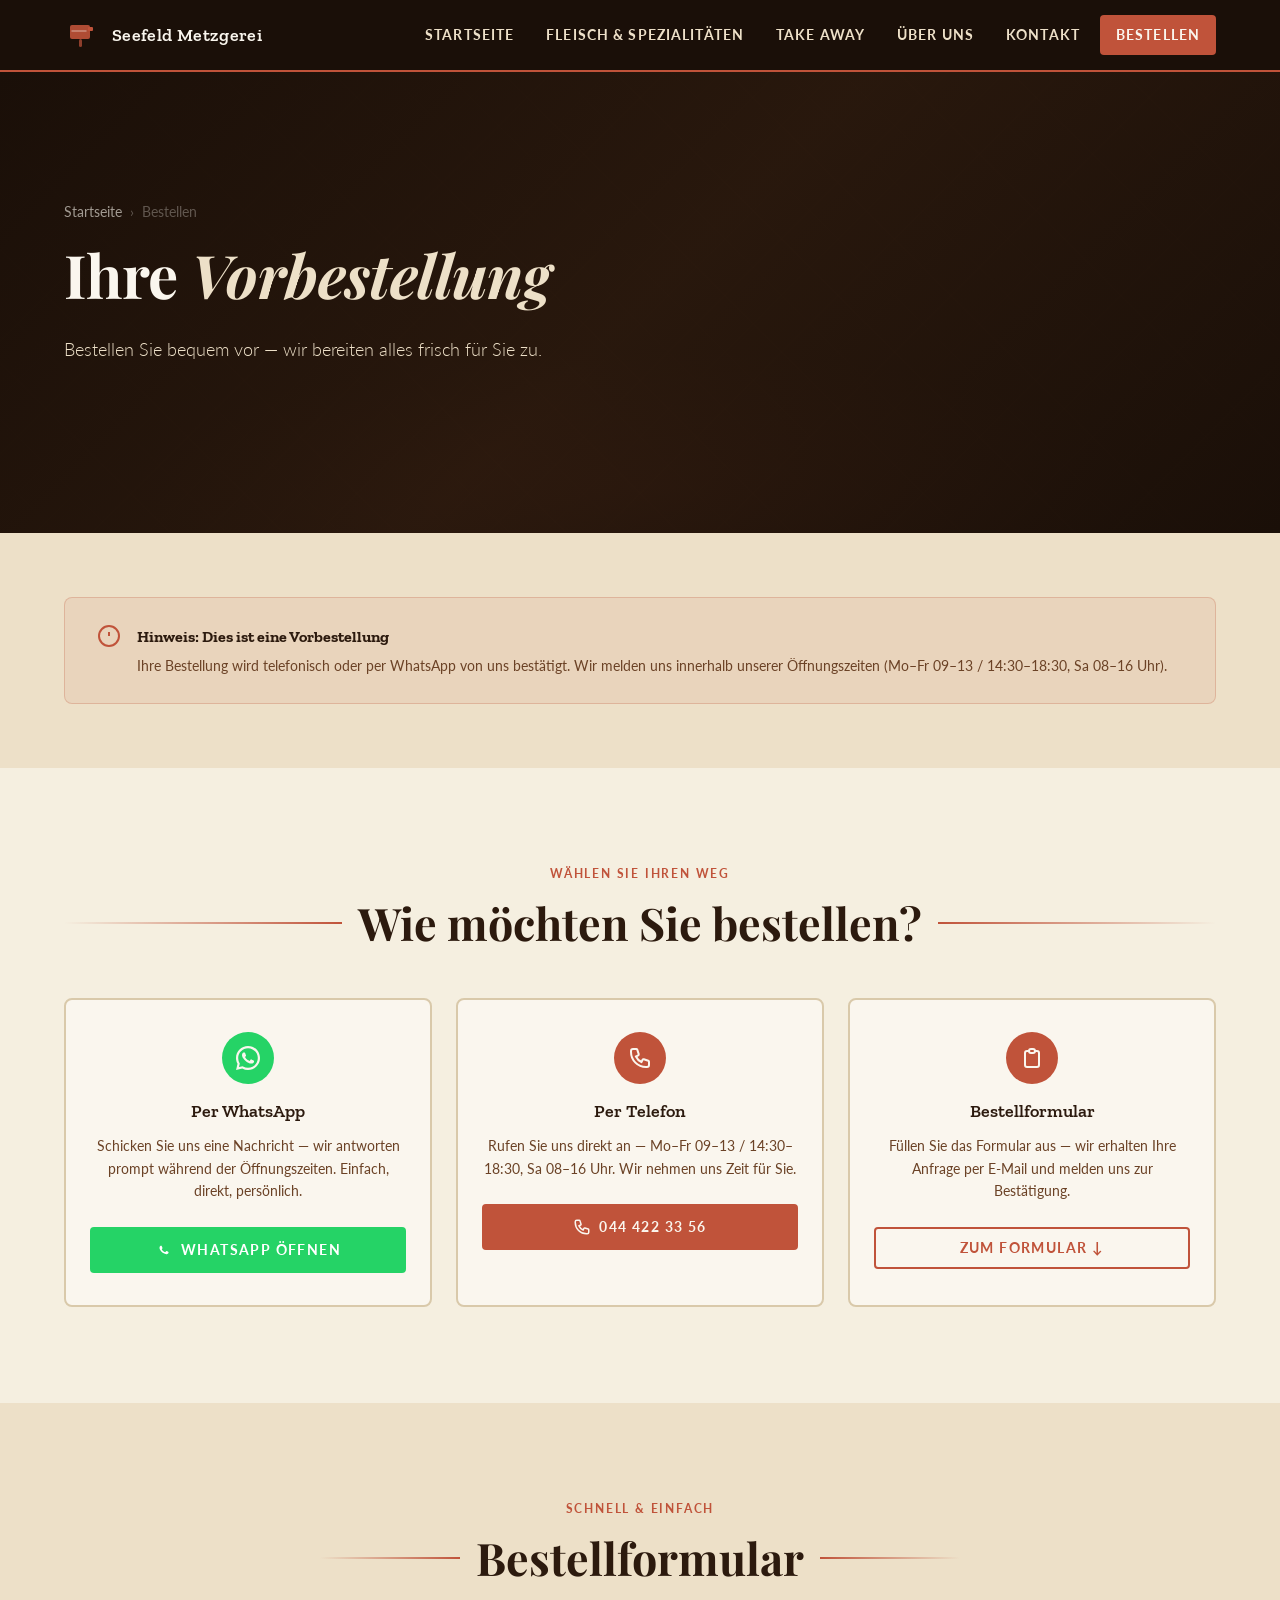
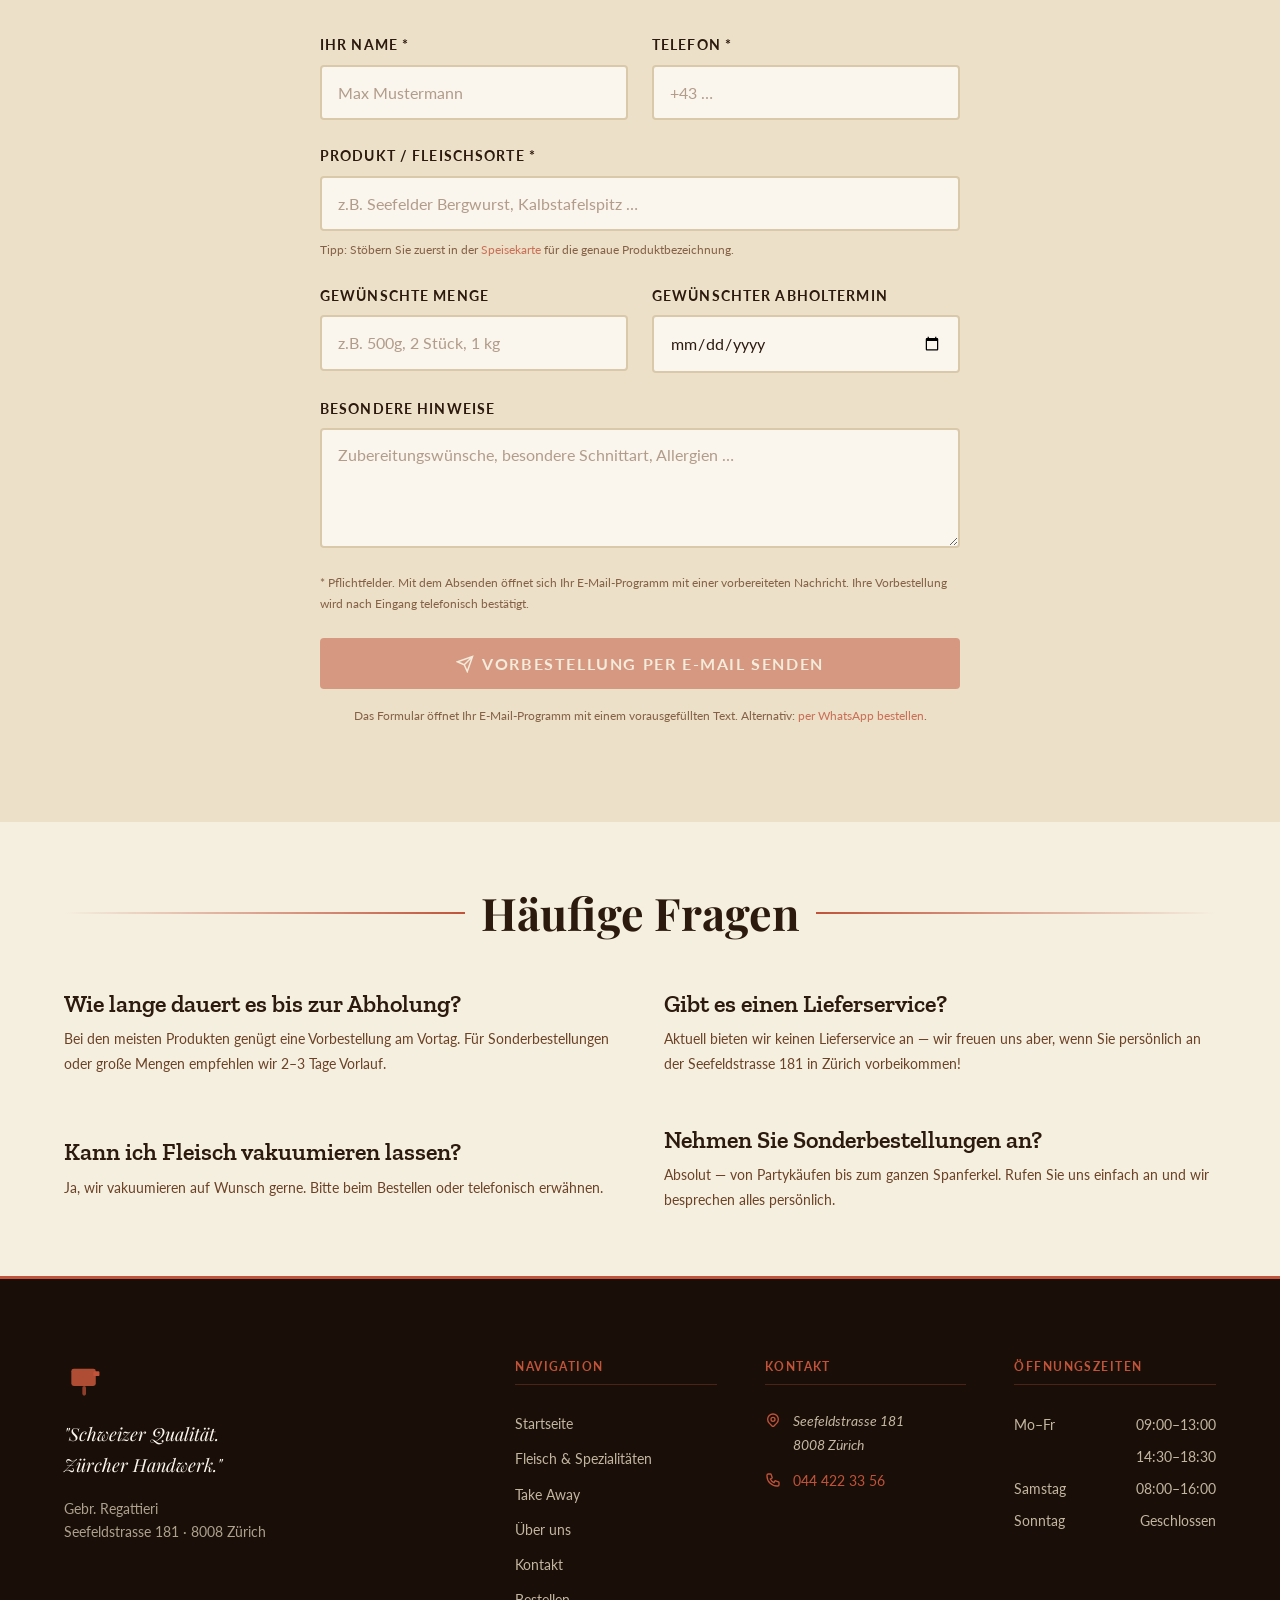
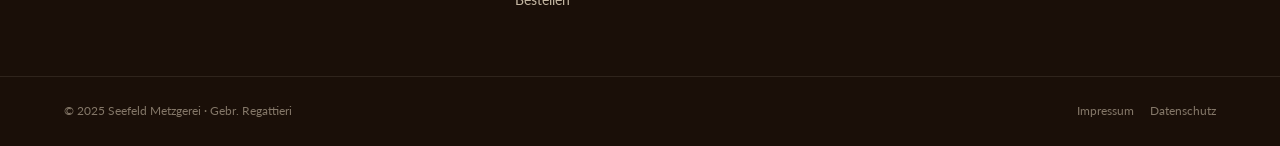
==== commit a09ca441: "Update website with real business data from seefeldmetzgerei.ch - Replace all placeholder content wi" ====
--- a/bestellung.html
+++ b/bestellung.html
@@ -28,7 +28,8 @@
       </button>
       <ul class="nav__menu" id="nav-menu" role="list">
         <li><a href="index.html">Startseite</a></li>
-        <li><a href="speisekarte.html">Speisekarte</a></li>
+        <li><a href="speisekarte.html">Fleisch &amp; Spezialitäten</a></li>
+        <li><a href="takeaway.html">Take Away</a></li>
         <li><a href="ueber-uns.html">Über uns</a></li>
         <li><a href="kontakt.html">Kontakt</a></li>
         <li><a href="bestellung.html" class="nav__cta">Bestellen</a></li>
@@ -62,7 +63,7 @@
           </svg>
           <div>
             <strong style="font-family:var(--font-slab);font-size:var(--text-base);color:var(--color-espresso);">Hinweis: Dies ist eine Vorbestellung</strong>
-            <p style="margin:0;margin-top:var(--space-1);font-size:var(--text-sm);color:var(--color-mocha);">Ihre Bestellung wird telefonisch oder per WhatsApp von uns bestätigt. Wir melden uns innerhalb unserer Öffnungszeiten (Mo–Fr 7–18 Uhr, Sa 7–13 Uhr).</p>
+            <p style="margin:0;margin-top:var(--space-1);font-size:var(--text-sm);color:var(--color-mocha);">Ihre Bestellung wird telefonisch oder per WhatsApp von uns bestätigt. Wir melden uns innerhalb unserer Öffnungszeiten (Mo–Fr 09–13 / 14:30–18:30, Sa 08–16 Uhr).</p>
           </div>
         </div>
       </div>
@@ -84,7 +85,7 @@
             <h3>Per WhatsApp</h3>
             <p>Schicken Sie uns eine Nachricht — wir antworten prompt während der Öffnungszeiten. Einfach, direkt, persönlich.</p>
             <a id="btn-whatsapp"
-               href="https://wa.me/4351220000?text=Hallo%2C%20ich%20m%C3%B6chte%20gerne%20vorbestellen%3A"
+               href="https://wa.me/41444223356?text=Hallo%2C%20ich%20m%C3%B6chte%20gerne%20vorbestellen%3A"
                target="_blank" rel="noopener noreferrer"
                class="btn btn--whatsapp btn--full">
               <svg viewBox="0 0 24 24" fill="currentColor" aria-hidden="true"><path d="M17.472 14.382c-.297-.149-1.758-.867-2.03-.967-.273-.099-.471-.148-.67.15-.197.297-.767.966-.94 1.164-.173.199-.347.223-.644.075-.297-.15-1.255-.463-2.39-1.475-.883-.788-1.48-1.761-1.653-2.059-.173-.297-.018-.458.13-.606.134-.133.298-.347.446-.52.149-.174.198-.298.298-.497.099-.198.05-.371-.025-.52-.075-.149-.669-1.612-.916-2.207-.242-.579-.487-.5-.669-.51-.173-.008-.371-.01-.57-.01-.198 0-.52.074-.792.372-.272.297-1.04 1.016-1.04 2.479 0 1.462 1.065 2.875 1.213 3.074.149.198 2.096 3.2 5.077 4.487.709.306 1.262.489 1.694.625.712.227 1.36.195 1.871.118.571-.085 1.758-.719 2.006-1.413.248-.694.248-1.289.173-1.413-.074-.124-.272-.198-.57-.347z"/></svg>
@@ -100,10 +101,10 @@
               </svg>
             </div>
             <h3>Per Telefon</h3>
-            <p>Rufen Sie uns direkt an — Mo–Fr 7–18 Uhr, Sa 7–13 Uhr. Wir nehmen uns Zeit für Sie.</p>
-            <a href="tel:+4351220000" class="btn btn--primary btn--full">
+            <p>Rufen Sie uns direkt an — Mo–Fr 09–13 / 14:30–18:30, Sa 08–16 Uhr. Wir nehmen uns Zeit für Sie.</p>
+            <a href="tel:+41444223356" class="btn btn--primary btn--full">
               <svg viewBox="0 0 24 24" fill="none" stroke="currentColor" stroke-width="2" aria-hidden="true"><path d="M3 5a2 2 0 012-2h3.28a1 1 0 01.948.684l1.498 4.493a1 1 0 01-.502 1.21l-2.257 1.13a11.042 11.042 0 005.516 5.516l1.13-2.257a1 1 0 011.21-.502l4.493 1.498a1 1 0 01.684.949V19a2 2 0 01-2 2h-1C9.716 21 3 14.284 3 6V5z"/></svg>
-              +43 5122 00 000
+              044 422 33 56
             </a>
           </div>
 
@@ -177,7 +178,7 @@
 
             <p class="form-note" style="margin-top:var(--space-4);text-align:center;">
               Das Formular öffnet Ihr E-Mail-Programm mit einem vorausgefüllten Text. Alternativ:
-              <a href="https://wa.me/4351220000" target="_blank" rel="noopener noreferrer">per WhatsApp bestellen</a>.
+              <a href="https://wa.me/41444223356" target="_blank" rel="noopener noreferrer">per WhatsApp bestellen</a>.
             </p>
 
           </form>
@@ -198,7 +199,7 @@
 
           <div>
             <h3 style="margin-bottom:var(--space-2);">Gibt es einen Lieferservice?</h3>
-            <p style="color:var(--color-mocha);font-size:var(--text-sm);">Aktuell bieten wir keinen Lieferservice an — wir freuen uns aber, wenn Sie persönlich in unserem Laden am Dorfplatz vorbeikommen!</p>
+            <p style="color:var(--color-mocha);font-size:var(--text-sm);">Aktuell bieten wir keinen Lieferservice an — wir freuen uns aber, wenn Sie persönlich an der Seefeldstrasse 181 in Zürich vorbeikommen!</p>
           </div>
 
           <div>
@@ -227,15 +228,16 @@
             <rect x="24" y="10" width="5" height="4" rx="1" fill="currentColor"/>
             <rect x="15" y="22" width="3" height="8" rx="1.5" fill="currentColor" opacity="0.7"/>
           </svg>
-          <p class="footer__tagline">"Gutes Fleisch.<br>Ehrliches Handwerk."</p>
-          <p>Familie Huber, Seefeld in Tirol.<br>Handwerk seit 1987.</p>
+          <p class="footer__tagline">"Schweizer Qualität.<br>Zürcher Handwerk."</p>
+          <p>Gebr. Regattieri<br>Seefeldstrasse 181 · 8008 Zürich</p>
         </div>
         <div class="footer__col">
           <h4>Navigation</h4>
           <ul>
             <li><a href="index.html">Startseite</a></li>
-            <li><a href="speisekarte.html">Speisekarte</a></li>
-            <li><a href="ueber-uns.html">Über uns</a></li>
+            <li><a href="speisekarte.html">Fleisch &amp; Spezialitäten</a></li>
+            <li><a href="takeaway.html">Take Away</a></li>
+        <li><a href="ueber-uns.html">Über uns</a></li>
             <li><a href="kontakt.html">Kontakt</a></li>
             <li><a href="bestellung.html">Bestellen</a></li>
           </ul>
@@ -244,24 +246,25 @@
           <h4>Kontakt</h4>
           <div class="footer__contact-item">
             <svg viewBox="0 0 24 24" fill="none" stroke="currentColor" stroke-width="2" aria-hidden="true"><path d="M17.657 16.657L13.414 20.9a1.998 1.998 0 01-2.827 0l-4.244-4.243a8 8 0 1111.314 0z"/><path d="M15 11a3 3 0 11-6 0 3 3 0 016 0z"/></svg>
-            <address>Dorfplatz 12<br>6100 Seefeld in Tirol</address>
+            <address>Seefeldstrasse 181<br>8008 Zürich</address>
           </div>
           <div class="footer__contact-item">
             <svg viewBox="0 0 24 24" fill="none" stroke="currentColor" stroke-width="2" aria-hidden="true"><path d="M3 5a2 2 0 012-2h3.28a1 1 0 01.948.684l1.498 4.493a1 1 0 01-.502 1.21l-2.257 1.13a11.042 11.042 0 005.516 5.516l1.13-2.257a1 1 0 011.21-.502l4.493 1.498a1 1 0 01.684.949V19a2 2 0 01-2 2h-1C9.716 21 3 14.284 3 6V5z"/></svg>
-            <a href="tel:+4351220000">+43 5122 00 000</a>
+            <a href="tel:+41444223356">044 422 33 56</a>
           </div>
         </div>
         <div class="footer__col">
           <h4>Öffnungszeiten</h4>
-          <div class="footer__hours-row"><span>Mo–Fr</span><span>7:00–18:00</span></div>
-          <div class="footer__hours-row"><span>Samstag</span><span>7:00–13:00</span></div>
+          <div class="footer__hours-row"><span>Mo–Fr</span><span>09:00–13:00</span></div>
+          <div class="footer__hours-row"><span></span><span>14:30–18:30</span></div>
+          <div class="footer__hours-row"><span>Samstag</span><span>08:00–16:00</span></div>
           <div class="footer__hours-row"><span>Sonntag</span><span>Geschlossen</span></div>
         </div>
       </div>
     </div>
     <div class="footer__bottom">
       <div class="container" style="display:flex;flex-wrap:wrap;justify-content:space-between;align-items:center;gap:var(--space-4);">
-        <span>&copy; 2025 Seefeld Metzgerei · Familie Huber</span>
+        <span>&copy; 2025 Seefeld Metzgerei · Gebr. Regattieri</span>
         <div class="footer__legal-links">
           <a href="impressum.html">Impressum</a>
           <a href="datenschutz.html">Datenschutz</a>
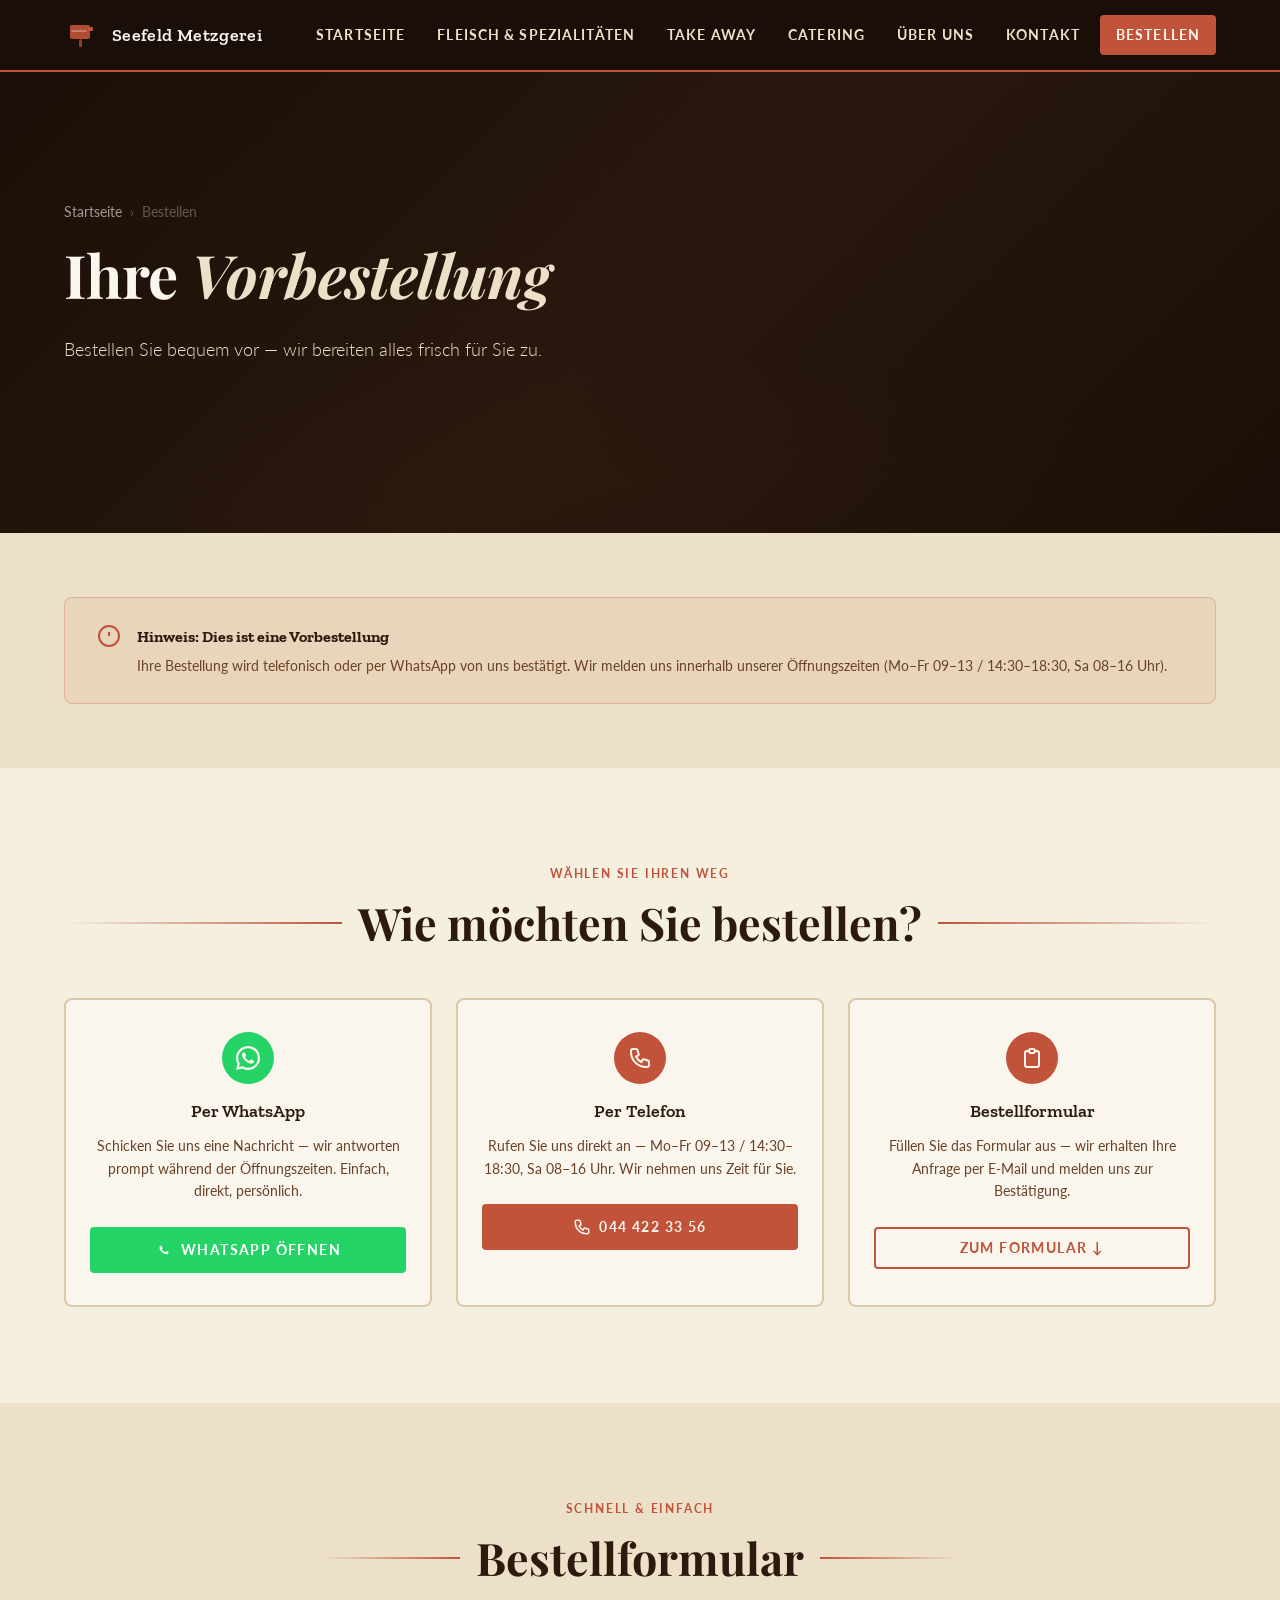
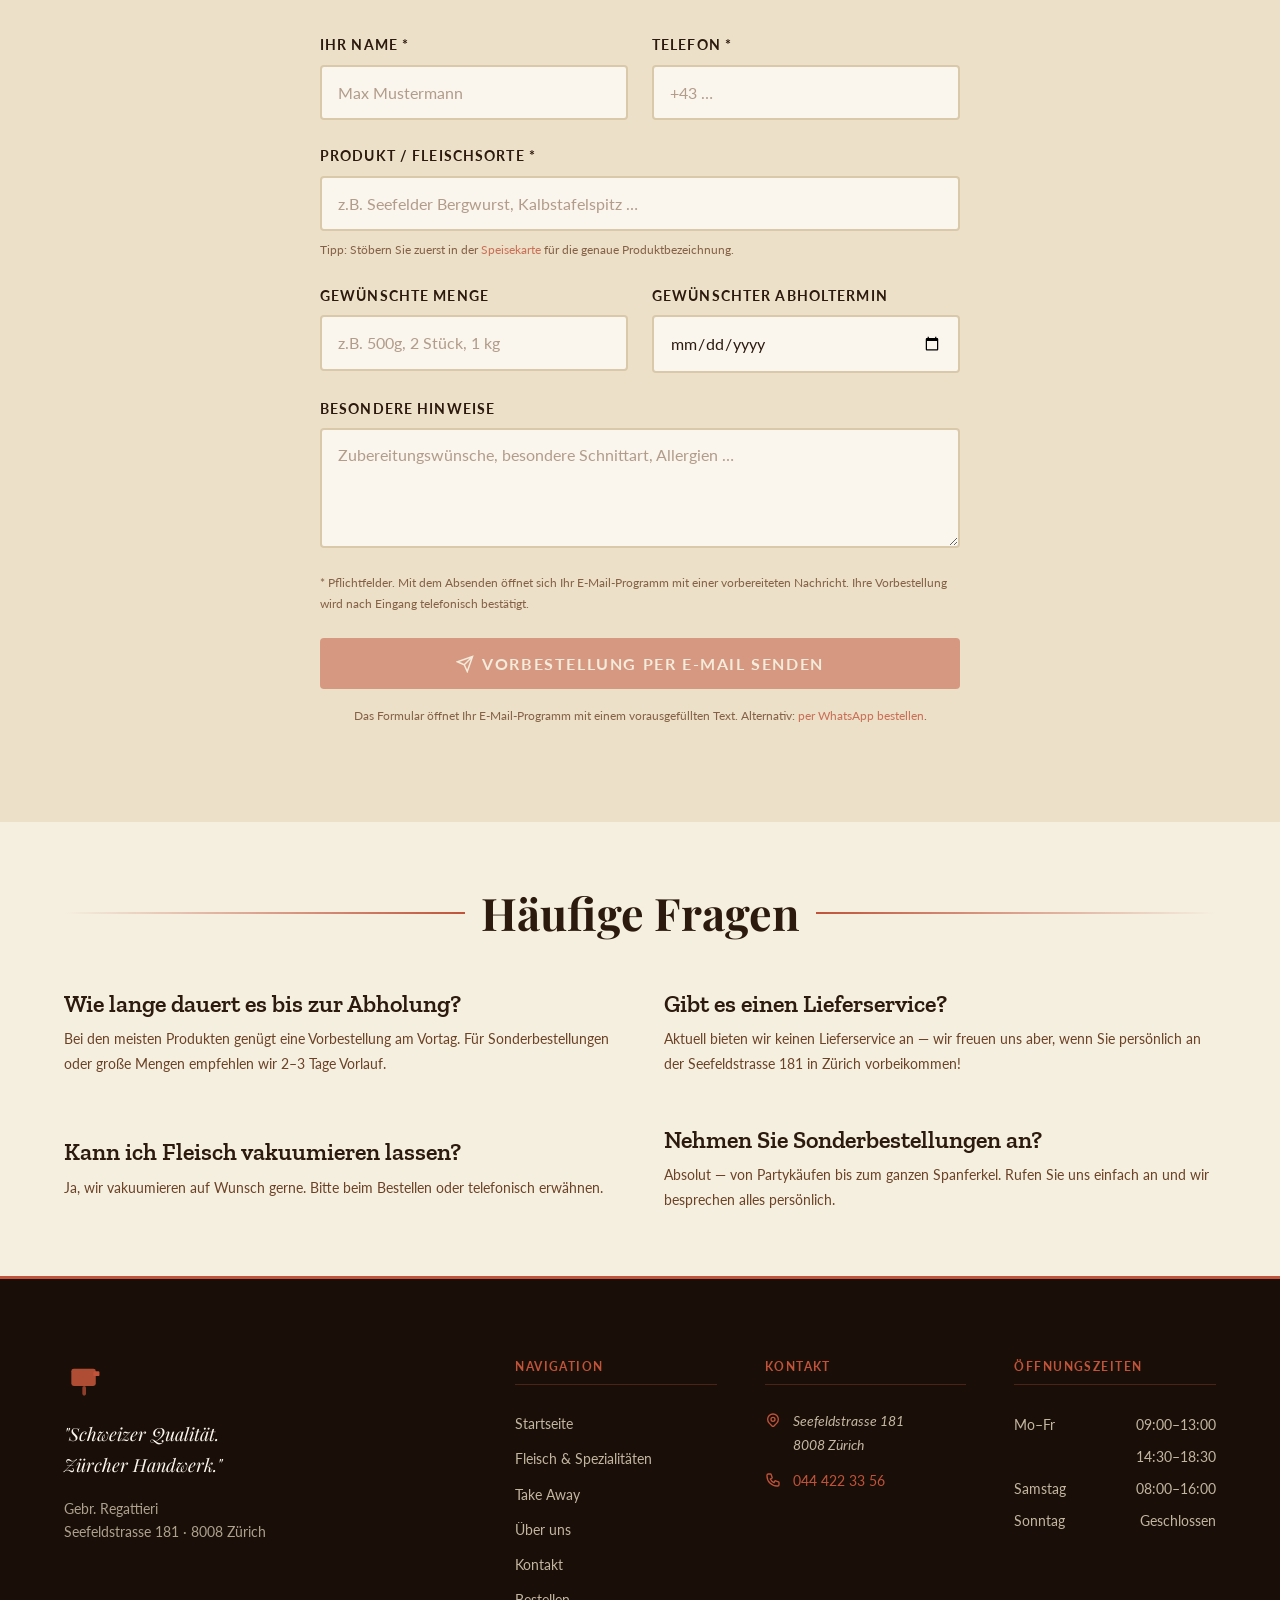
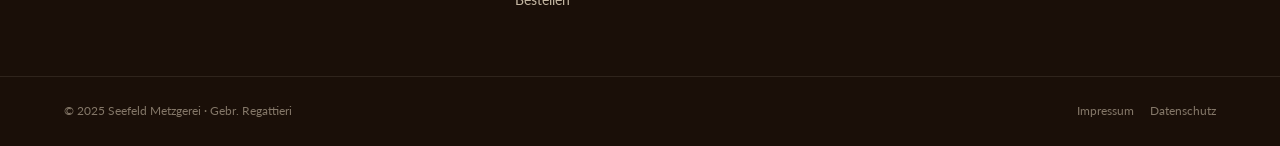
==== commit 9ea8c2dc: "Add complete Seefeld Catering offering to website - New catering.html: full menu page with all 6 cat" ====
--- a/bestellung.html
+++ b/bestellung.html
@@ -30,6 +30,7 @@
         <li><a href="index.html">Startseite</a></li>
         <li><a href="speisekarte.html">Fleisch &amp; Spezialitäten</a></li>
         <li><a href="takeaway.html">Take Away</a></li>
+        <li><a href="catering.html">Catering</a></li>
         <li><a href="ueber-uns.html">Über uns</a></li>
         <li><a href="kontakt.html">Kontakt</a></li>
         <li><a href="bestellung.html" class="nav__cta">Bestellen</a></li>
--- a/assets/css/components.css
+++ b/assets/css/components.css
@@ -974,6 +974,226 @@
   color: var(--color-rust-gold);
 }
 
+/* ── Catering menu tables & tags ─────────────────────────── */
+.catering-subtitle {
+  font-family: var(--font-slab);
+  font-size: var(--text-lg);
+  font-weight: 600;
+  color: var(--color-espresso);
+  margin-bottom: var(--space-4);
+  padding-bottom: var(--space-2);
+  border-bottom: 2px solid var(--color-terracotta);
+  display: inline-block;
+}
+
+.catering-table {
+  width: 100%;
+  border-collapse: collapse;
+}
+
+.catering-row {
+  display: flex;
+  justify-content: space-between;
+  align-items: baseline;
+  gap: var(--space-4);
+  padding: var(--space-3) 0;
+  border-bottom: 1px solid var(--color-border);
+}
+
+.catering-row:last-child {
+  border-bottom: none;
+}
+
+.catering-row--highlight {
+  background: rgba(192, 83, 58, 0.05);
+  padding-inline: var(--space-3);
+  border-radius: var(--radius-sm);
+  margin-bottom: var(--space-1);
+}
+
+.catering-row__name {
+  font-size: var(--text-sm);
+  color: var(--color-espresso);
+  flex: 1;
+  line-height: 1.5;
+}
+
+.catering-row__detail {
+  font-size: var(--text-xs);
+  color: var(--color-mocha);
+  font-weight: 400;
+}
+
+.catering-row__price {
+  font-family: var(--font-slab);
+  font-size: var(--text-sm);
+  font-weight: 700;
+  color: var(--color-rust-gold);
+  white-space: nowrap;
+  flex-shrink: 0;
+}
+
+.catering-tag-grid {
+  display: flex;
+  flex-wrap: wrap;
+  gap: var(--space-2);
+}
+
+.catering-tag {
+  font-size: var(--text-sm);
+  color: var(--color-espresso);
+  background: var(--color-bone);
+  border: 1px solid var(--color-border);
+  border-radius: var(--radius-sm);
+  padding: var(--space-1) var(--space-3);
+  line-height: 1.5;
+}
+
+/* ── Catering form layout ─────────────────────────────────── */
+.catering-form-layout {
+  display: grid;
+  grid-template-columns: 1fr;
+  gap: var(--space-12);
+  align-items: start;
+}
+
+@media (min-width: 1024px) {
+  .catering-form-layout {
+    grid-template-columns: 1fr 320px;
+  }
+}
+
+.catering-form-main {
+  min-width: 0;
+}
+
+.catering-form-section {
+  margin-bottom: var(--space-12);
+  padding-bottom: var(--space-10);
+  border-bottom: 1px solid var(--color-border);
+}
+
+.catering-form-section:last-of-type {
+  border-bottom: none;
+}
+
+.catering-form-section__title {
+  font-size: var(--text-xl);
+  color: var(--color-espresso);
+  margin-bottom: var(--space-6);
+  padding-left: var(--space-3);
+  border-left: 3px solid var(--color-terracotta);
+}
+
+/* Catering category checkboxes */
+.catering-check {
+  display: flex;
+  align-items: flex-start;
+  gap: var(--space-3);
+  cursor: pointer;
+  padding: var(--space-3);
+  border: 2px solid var(--color-border);
+  border-radius: var(--radius-sm);
+  background: var(--color-bone);
+  transition: border-color var(--transition), background var(--transition);
+  user-select: none;
+}
+
+.catering-check:hover {
+  border-color: var(--color-terracotta);
+}
+
+.catering-check input[type="checkbox"] {
+  position: absolute;
+  opacity: 0;
+  width: 0;
+  height: 0;
+}
+
+.catering-check input[type="checkbox"]:checked ~ .catering-check__box {
+  background-color: var(--color-terracotta);
+  border-color: var(--color-terracotta);
+}
+
+.catering-check input[type="checkbox"]:checked ~ .catering-check__box svg {
+  opacity: 1;
+}
+
+.catering-check input[type="checkbox"]:checked ~ .catering-check__label strong {
+  color: var(--color-terracotta);
+}
+
+.catering-check:has(input:checked) {
+  border-color: var(--color-terracotta);
+  background: rgba(192, 83, 58, 0.04);
+}
+
+.catering-check__box {
+  flex-shrink: 0;
+  width: 20px;
+  height: 20px;
+  border-radius: 4px;
+  border: 2px solid var(--color-border);
+  background: var(--color-bone);
+  display: flex;
+  align-items: center;
+  justify-content: center;
+  transition: background var(--transition), border-color var(--transition);
+  margin-top: 2px;
+}
+
+.catering-check__box svg {
+  width: 12px;
+  height: 12px;
+  color: #fff;
+  opacity: 0;
+  transition: opacity var(--transition);
+}
+
+.catering-check__label {
+  display: flex;
+  flex-direction: column;
+  gap: 2px;
+}
+
+.catering-check__label strong {
+  font-size: var(--text-sm);
+  font-weight: 700;
+  color: var(--color-espresso);
+  transition: color var(--transition);
+}
+
+.catering-check__label {
+  font-size: var(--text-xs);
+  color: var(--color-mocha);
+}
+
+/* ── Catering sidebar ─────────────────────────────────────── */
+.catering-form-sidebar {
+  display: flex;
+  flex-direction: column;
+  gap: var(--space-6);
+  position: sticky;
+  top: calc(var(--nav-height) + var(--space-6));
+}
+
+.catering-sidebar-box {
+  background: var(--color-bone);
+  border: 1px solid var(--color-border);
+  border-radius: var(--radius-md);
+  padding: var(--space-6);
+}
+
+.catering-sidebar-box h3 {
+  font-family: var(--font-slab);
+  font-size: var(--text-base);
+  font-weight: 700;
+  color: var(--color-espresso);
+  margin-bottom: var(--space-4);
+  padding-bottom: var(--space-3);
+  border-bottom: 1px solid var(--color-border);
+}
+
 /* ── Legal pages ──────────────────────────────────────────── */
 .legal-content {
   max-width: 760px;
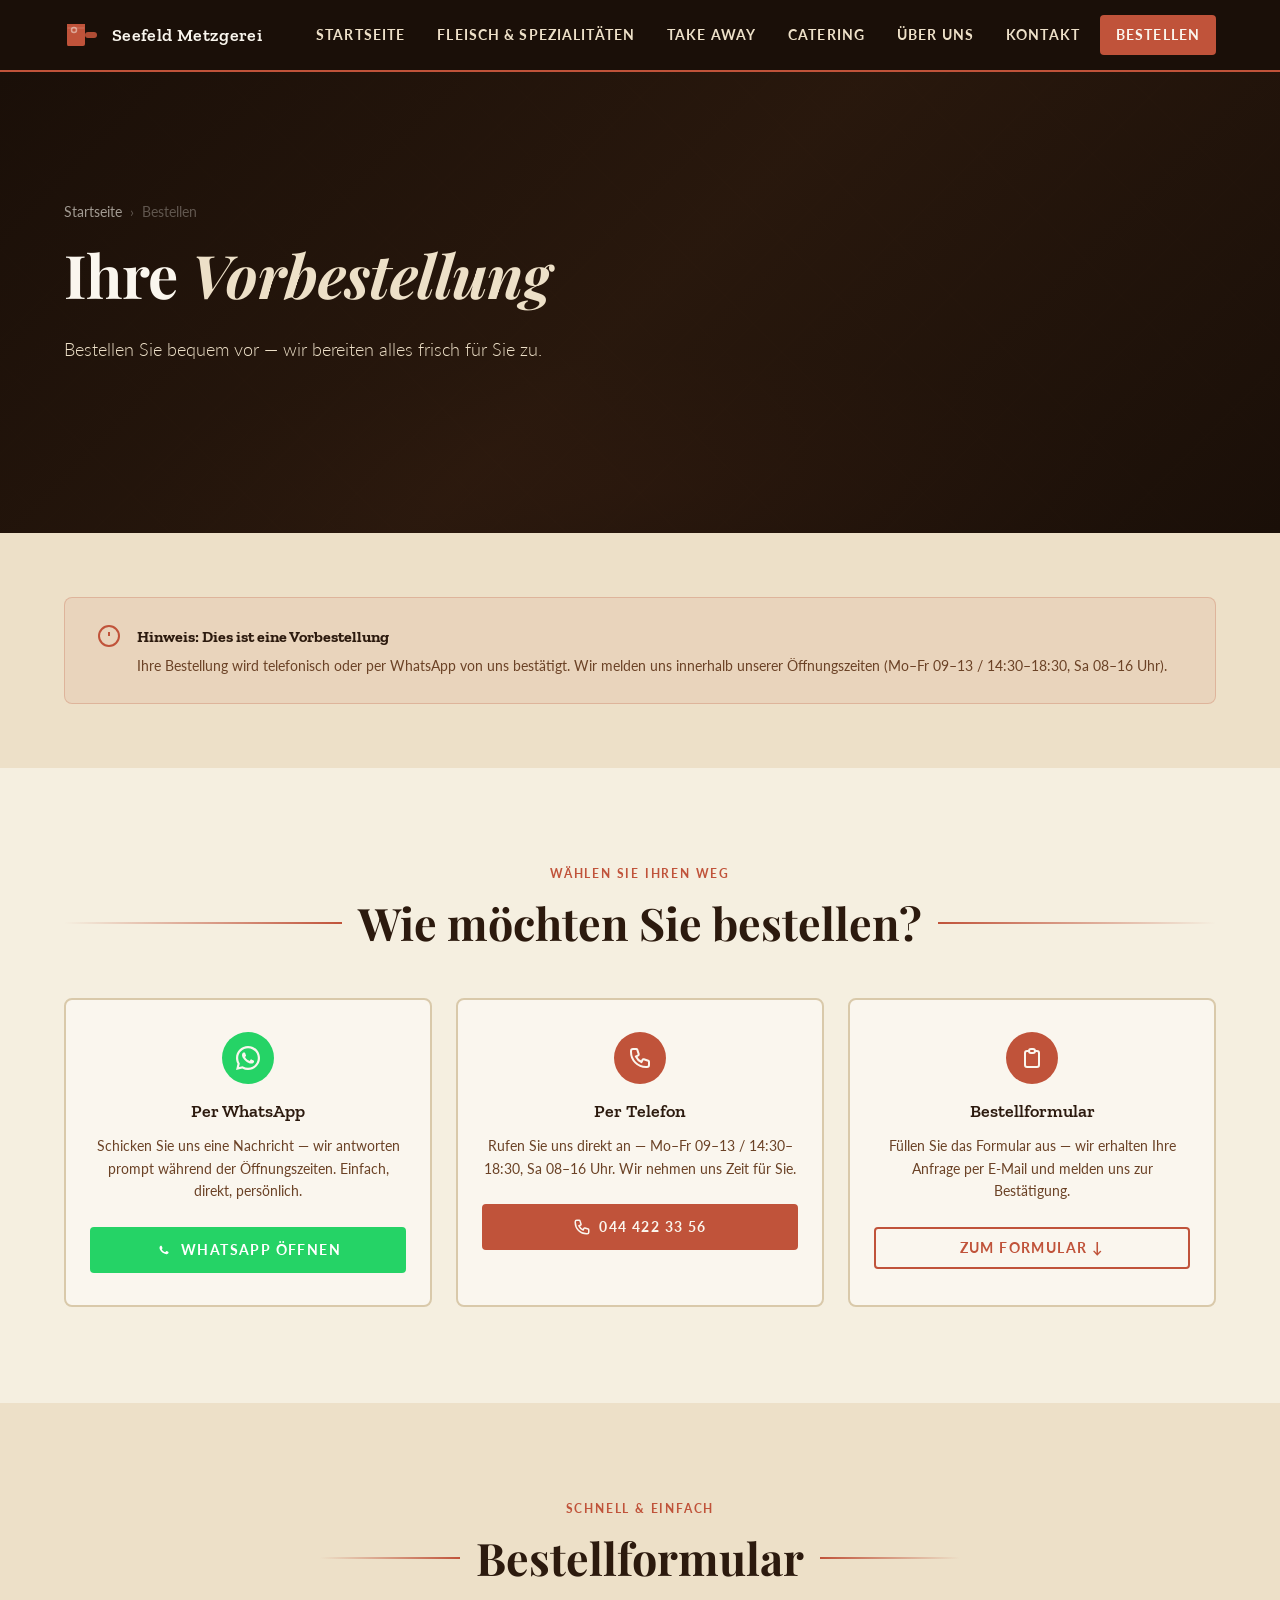
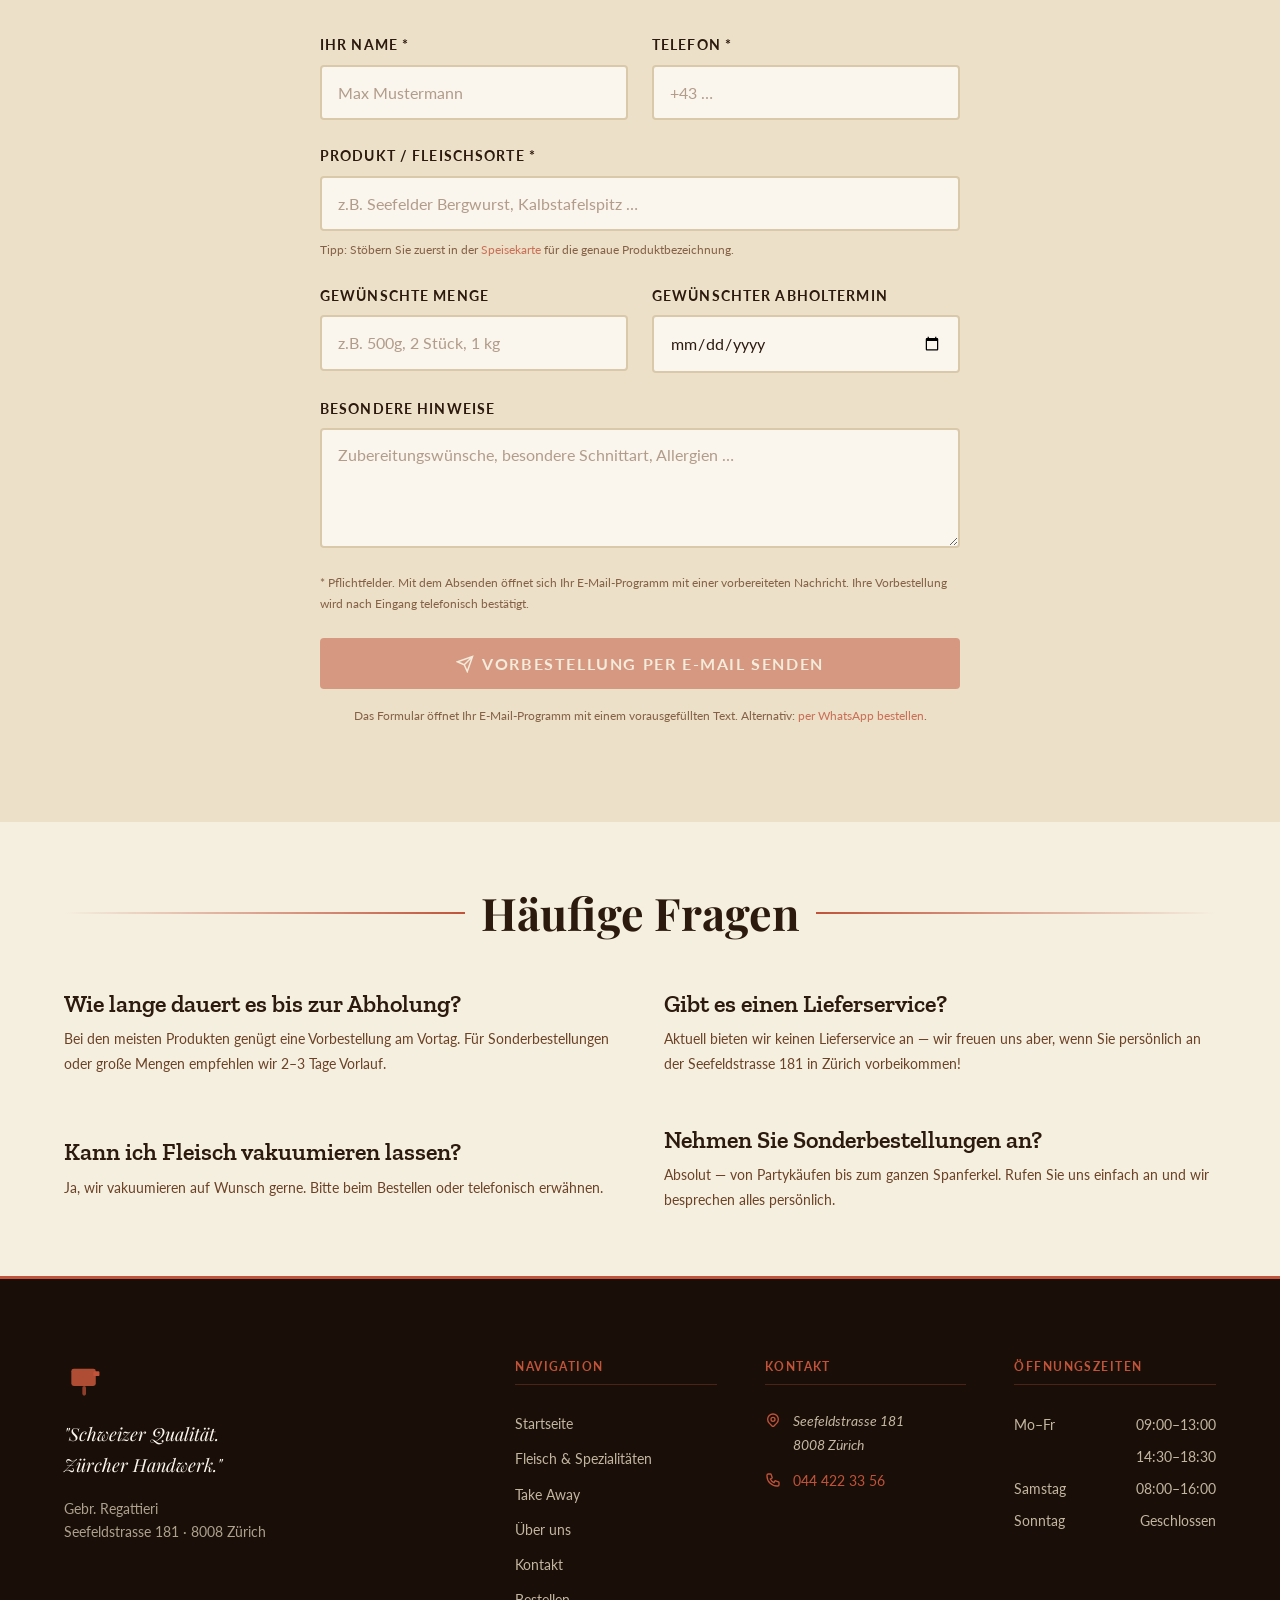
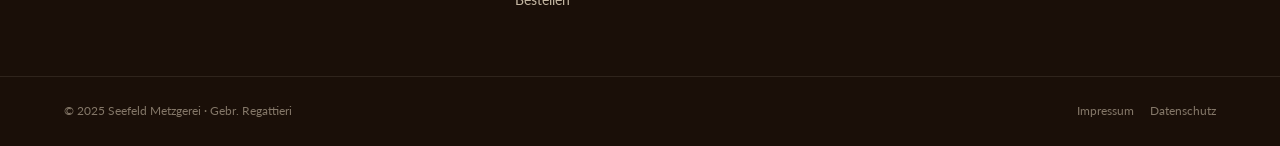
==== commit 28026d7f: "Replace placeholder logo with butcher's cleaver SVG across all pages Blade + handle + hanging hole —" ====
--- a/bestellung.html
+++ b/bestellung.html
@@ -16,10 +16,10 @@
     <div class="nav__container">
       <a href="index.html" class="nav__logo" aria-label="Seefeld Metzgerei – Zurück zur Startseite">
         <svg class="nav__logo-icon" viewBox="0 0 36 36" fill="none" xmlns="http://www.w3.org/2000/svg" aria-hidden="true">
-          <rect x="6" y="8" width="20" height="14" rx="2" fill="currentColor" opacity="0.9"/>
-          <rect x="24" y="10" width="5" height="4" rx="1" fill="currentColor"/>
-          <rect x="15" y="22" width="3" height="8" rx="1.5" fill="currentColor" opacity="0.7"/>
-          <line x1="8" y1="14" x2="22" y2="14" stroke="#FAF6EE" stroke-width="1.5" stroke-linecap="round" opacity="0.4"/>
+          <path d="M3 7 L21 7 L21 27 Q21 29 19 29 L4 29 Q3 29 3 27 Z" fill="currentColor"/>
+          <rect x="21" y="15" width="12" height="6" rx="3" fill="currentColor" opacity="0.9"/>
+          <circle cx="10" cy="13" r="2.5" fill="none" stroke="#FAF6EE" stroke-width="1.5" opacity="0.5"/>
+          <line x1="4" y1="11" x2="20" y2="11" stroke="#FAF6EE" stroke-width="1" opacity="0.2" stroke-linecap="round"/>
         </svg>
         <span class="nav__logo-text">Seefeld Metzgerei</span>
       </a>
--- a/assets/css/components.css
+++ b/assets/css/components.css
@@ -227,6 +227,10 @@
   color: rgba(255,255,255,0.15);
   width: 64px;
   height: 64px;
+}
+
+.product-card__image:has(img) .product-card__icon {
+  display: none;
 }
 
 .product-card__body {
@@ -599,7 +603,7 @@
 .award-strip {
   display: flex;
   flex-wrap: wrap;
-  align-items: center;
+  align-items: flex-start;
   justify-content: center;
   gap: var(--space-8);
   padding-block: var(--space-6);
@@ -628,6 +632,20 @@
   width: 36px;
   height: 36px;
   color: var(--color-bone);
+}
+
+.award-badge__seal--logo {
+  background: #fff;
+  padding: var(--space-3);
+  box-shadow: 0 2px 12px rgba(0, 0, 0, 0.15);
+  width: 110px;
+  height: 110px;
+}
+
+.award-badge__seal--logo img {
+  width: 100%;
+  height: 100%;
+  object-fit: contain;
 }
 
 .award-badge__label {
@@ -1194,6 +1212,196 @@
   border-bottom: 1px solid var(--color-border);
 }
 
+/* ── Order table (catering-bestellung) ───────────────────── */
+.order-table-wrap {
+  overflow-x: auto;
+  -webkit-overflow-scrolling: touch;
+  border: 1px solid var(--color-border);
+  border-radius: var(--radius-md);
+}
+
+.order-table {
+  width: 100%;
+  border-collapse: collapse;
+  font-size: var(--text-sm);
+  background: var(--color-bone);
+}
+
+/* ── Accordion category header rows ──────────────────────── */
+.order-table__category {
+  background: var(--color-parchment);
+  cursor: pointer;
+  user-select: none;
+  border-top: 1px solid var(--color-border);
+  transition: background var(--transition);
+}
+
+.order-table__category:first-child {
+  border-top: none;
+}
+
+.order-table__category:hover {
+  background: #e6d5b8;
+}
+
+.order-table__category td {
+  padding: 1.25rem 1.75rem;
+}
+
+.order-table__cat-inner {
+  display: flex;
+  align-items: center;
+  gap: var(--space-3);
+  width: 100%;
+}
+
+.order-table__cat-label {
+  font-family: var(--font-slab);
+  font-size: var(--text-base);
+  font-weight: 700;
+  color: var(--color-espresso);
+  padding-left: var(--space-2);
+  border-left: 3px solid var(--color-terracotta);
+  flex: 1;
+}
+
+.order-table__badge {
+  display: none;
+  font-size: var(--text-xs);
+  font-weight: 700;
+  text-transform: uppercase;
+  letter-spacing: 0.06em;
+  color: var(--color-bone);
+  background: var(--color-terracotta);
+  border-radius: 99px;
+  padding: 2px 10px;
+  white-space: nowrap;
+  flex-shrink: 0;
+}
+
+.order-table__chevron {
+  width: 18px;
+  height: 18px;
+  color: var(--color-mocha);
+  flex-shrink: 0;
+  transition: transform 0.2s ease;
+}
+
+.order-table__category--open .order-table__chevron {
+  transform: rotate(180deg);
+}
+
+.order-table__category:focus-visible {
+  outline: 2px solid var(--color-terracotta);
+  outline-offset: -2px;
+}
+
+/* ── Product rows ─────────────────────────────────────────── */
+.order-table__row td {
+  padding: var(--space-3) var(--space-4);
+  border-bottom: 1px solid var(--color-border);
+  vertical-align: middle;
+  color: var(--color-espresso);
+}
+
+.order-table__row:last-child td {
+  border-bottom: none;
+}
+
+.order-table__row:hover td {
+  background: rgba(192, 83, 58, 0.03);
+}
+
+.order-table__row--selected td {
+  background: rgba(192, 83, 58, 0.06);
+}
+
+.order-table__row--hidden {
+  display: none;
+}
+
+.order-table__check-cell {
+  width: 40px;
+  text-align: center;
+}
+
+.order-table__check-cell input[type="checkbox"] {
+  width: 18px;
+  height: 18px;
+  accent-color: var(--color-terracotta);
+  cursor: pointer;
+  margin: 0;
+}
+
+.order-table__label {
+  cursor: pointer;
+  display: block;
+  line-height: 1.5;
+}
+
+.order-table__label:hover {
+  color: var(--color-terracotta);
+}
+
+.order-table__detail {
+  font-size: var(--text-xs);
+  color: var(--color-mocha);
+  font-weight: 400;
+  display: block;
+}
+
+.order-table__price {
+  font-family: var(--font-slab);
+  font-weight: 600;
+  color: var(--color-rust-gold);
+  white-space: nowrap;
+}
+
+.order-table__price-col,
+.order-table__qty-col {
+  white-space: nowrap;
+}
+
+@media (max-width: 480px) {
+  .order-table__price-col {
+    display: none;
+  }
+}
+
+/* Qty input */
+.order-qty {
+  width: 72px;
+  padding: var(--space-1) var(--space-2);
+  font-family: var(--font-body);
+  font-size: var(--text-sm);
+  font-weight: 700;
+  color: var(--color-espresso);
+  background: var(--color-bone);
+  border: 2px solid var(--color-border);
+  border-radius: var(--radius-sm);
+  text-align: center;
+  transition: border-color var(--transition), opacity var(--transition);
+  outline: none;
+  -webkit-appearance: none;
+  -moz-appearance: textfield;
+}
+
+.order-qty:focus {
+  border-color: var(--color-terracotta);
+  box-shadow: 0 0 0 3px rgba(192, 83, 58, 0.15);
+}
+
+.order-qty:disabled {
+  opacity: 0.3;
+  cursor: not-allowed;
+  background: var(--color-parchment);
+}
+
+.order-qty::-webkit-inner-spin-button,
+.order-qty::-webkit-outer-spin-button {
+  opacity: 1;
+}
+
 /* ── Legal pages ──────────────────────────────────────────── */
 .legal-content {
   max-width: 760px;
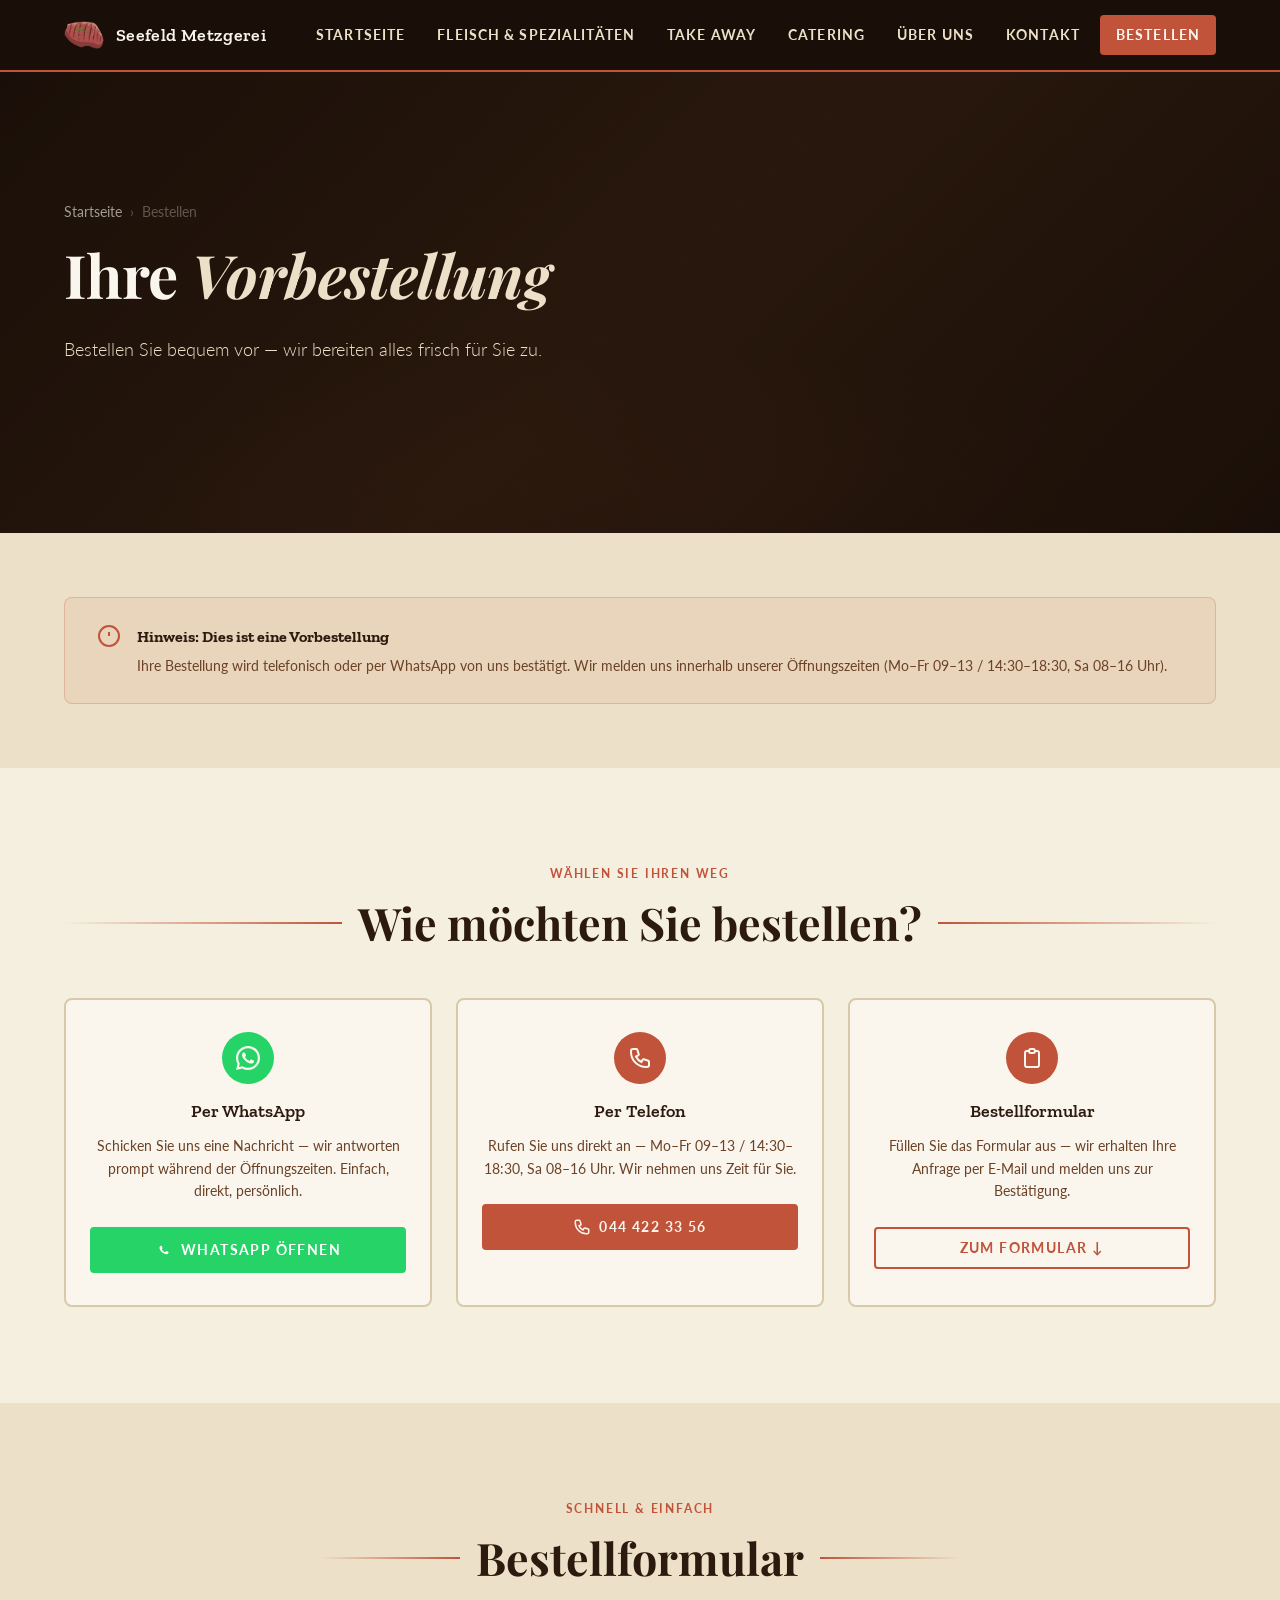
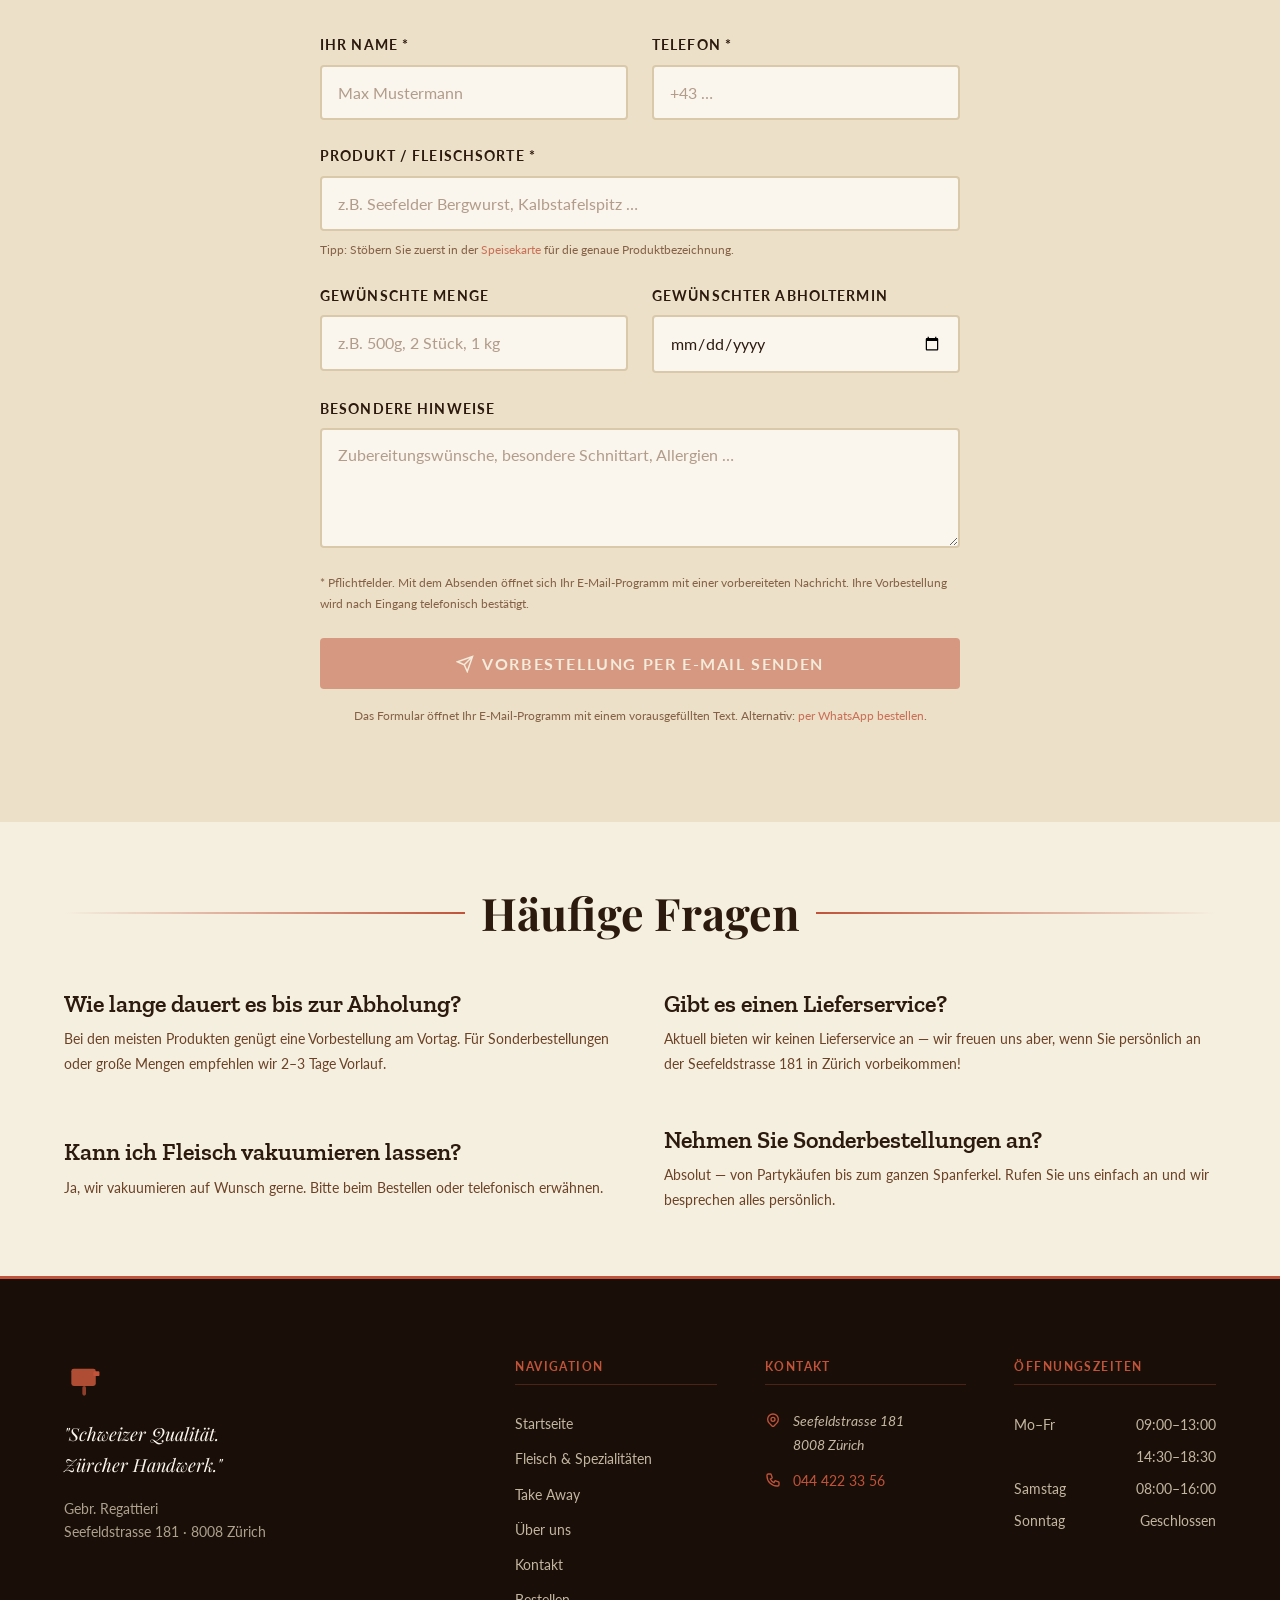
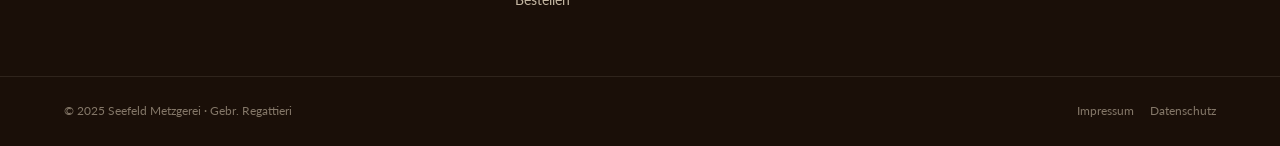
==== commit c6e401cb: "Replace SVG placeholder logo with steak illustration across all pages White background removed from " ====
--- a/bestellung.html
+++ b/bestellung.html
@@ -15,12 +15,7 @@
   <nav class="site-nav" id="site-nav" role="navigation" aria-label="Hauptnavigation">
     <div class="nav__container">
       <a href="index.html" class="nav__logo" aria-label="Seefeld Metzgerei – Zurück zur Startseite">
-        <svg class="nav__logo-icon" viewBox="0 0 36 36" fill="none" xmlns="http://www.w3.org/2000/svg" aria-hidden="true">
-          <path d="M3 7 L21 7 L21 27 Q21 29 19 29 L4 29 Q3 29 3 27 Z" fill="currentColor"/>
-          <rect x="21" y="15" width="12" height="6" rx="3" fill="currentColor" opacity="0.9"/>
-          <circle cx="10" cy="13" r="2.5" fill="none" stroke="#FAF6EE" stroke-width="1.5" opacity="0.5"/>
-          <line x1="4" y1="11" x2="20" y2="11" stroke="#FAF6EE" stroke-width="1" opacity="0.2" stroke-linecap="round"/>
-        </svg>
+        <img src="assets/img/logos/logo-main-transparent.png" alt="" class="nav__logo-icon" style="object-fit:contain;">
         <span class="nav__logo-text">Seefeld Metzgerei</span>
       </a>
       <button class="nav__hamburger" id="nav-hamburger" aria-label="Menü öffnen" aria-expanded="false" aria-controls="nav-menu">
--- a/assets/css/layout.css
+++ b/assets/css/layout.css
@@ -44,10 +44,11 @@
 }
 
 .nav__logo-icon {
-  width: 36px;
-  height: 36px;
+  width: 40px;
+  height: 40px;
   color: var(--color-terracotta);
   flex-shrink: 0;
+  object-fit: contain;
 }
 
 .nav__logo-text {
